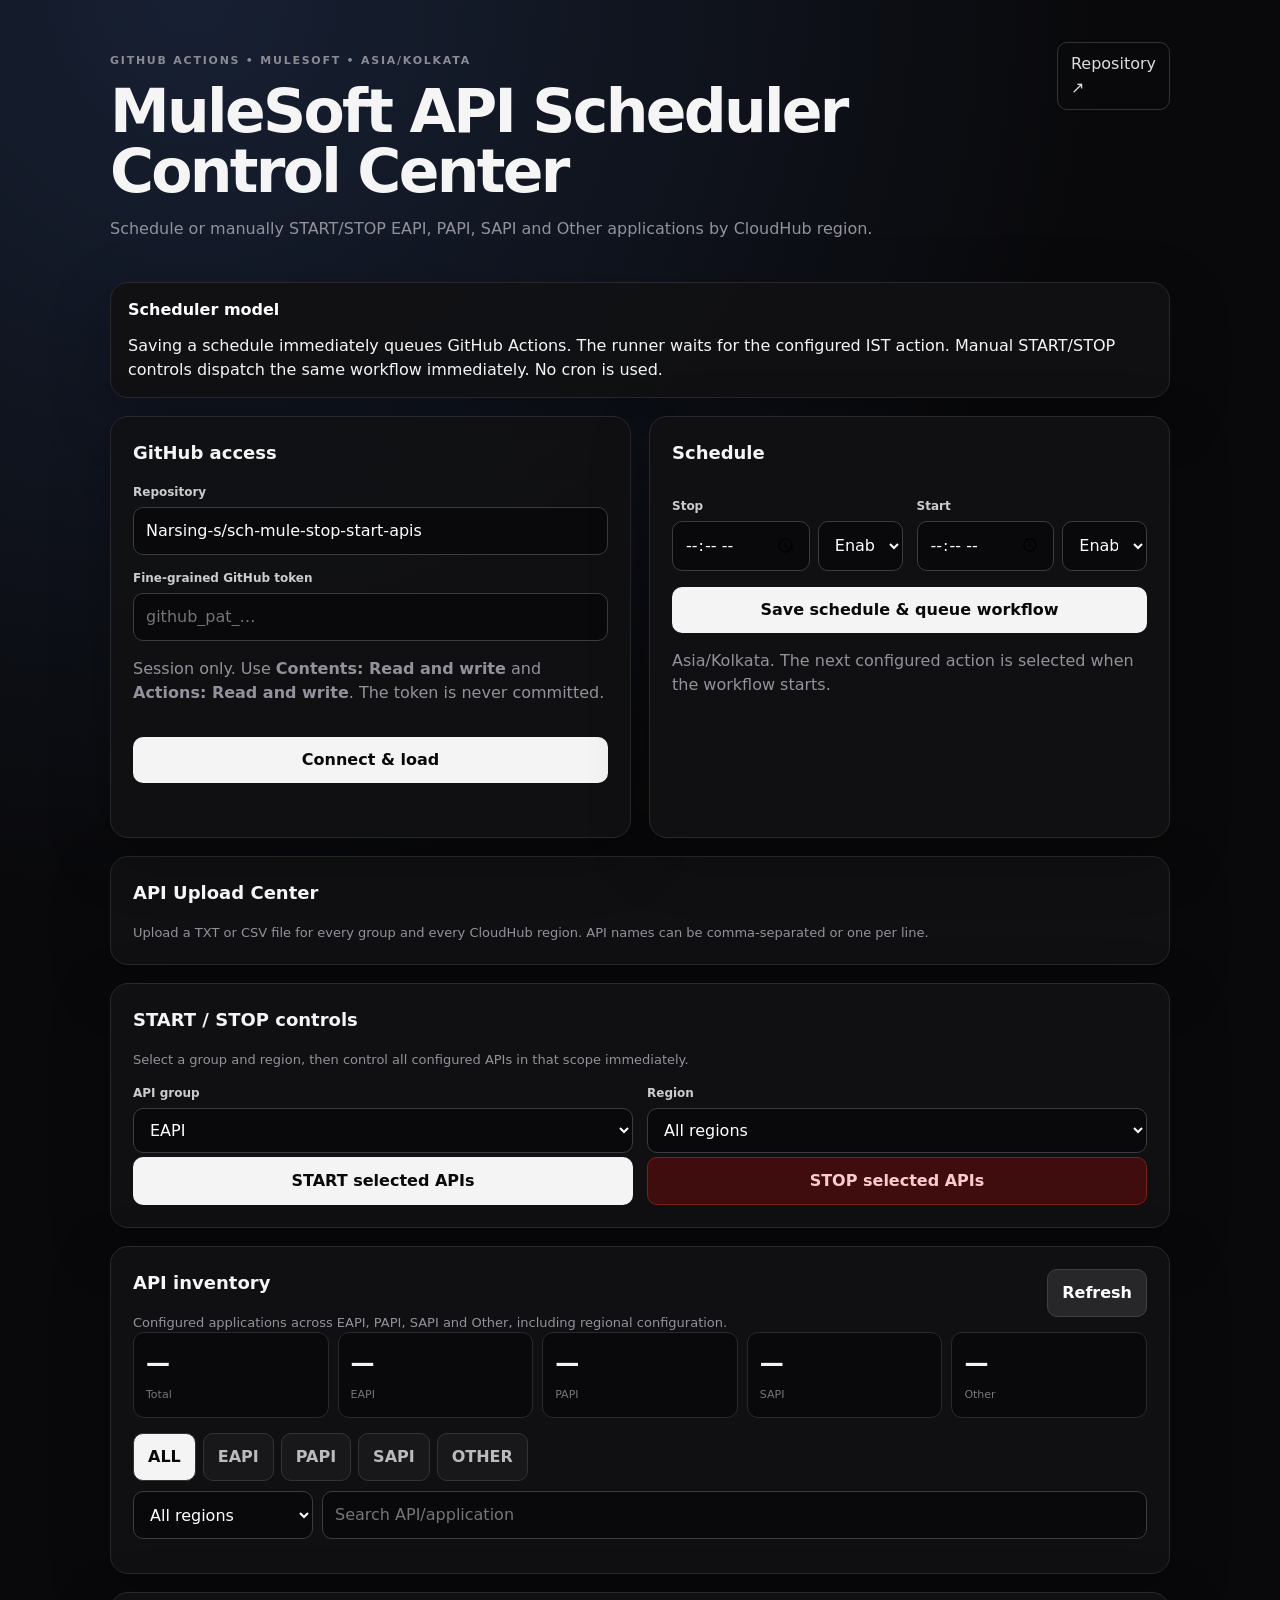
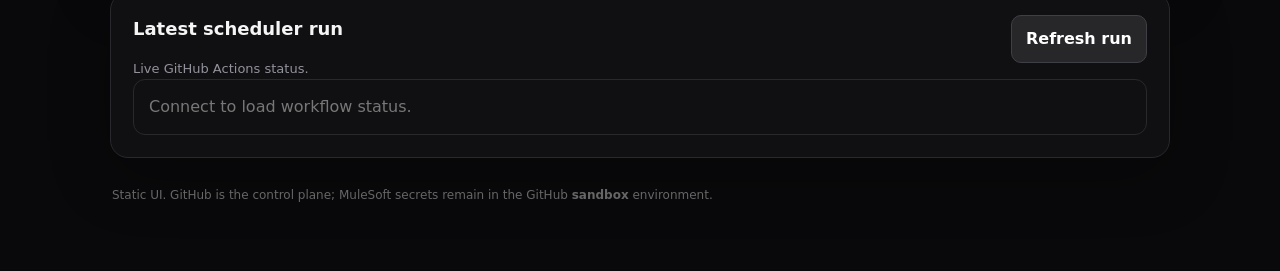
==== index.html @ 6669b3d2 "ui: replace API writing pad with upload center" ====
<!doctype html>
<html lang="en">
<head>
<meta charset="utf-8"><meta name="viewport" content="width=device-width,initial-scale=1">
<title>MuleSoft API Scheduler Control Center</title>
<meta name="description" content="MuleSoft EAPI PAPI SAPI CloudHub start stop scheduler">
<link rel="stylesheet" href="./styles.css">
</head>
<body>
<main class="shell">
<header>
  <div><p class="eyebrow">GITHUB ACTIONS • MULESOFT • ASIA/KOLKATA</p><h1>MuleSoft API Scheduler Control Center</h1><p class="sub">Schedule or manually START/STOP EAPI, PAPI, SAPI and Other applications by CloudHub region.</p></div>
  <a href="https://github.com/Narsing-s/sch-mule-stop-start-apis" target="_blank" rel="noreferrer">Repository ↗</a>
</header>

<section class="notice"><b>Scheduler model</b><span>Saving a schedule immediately queues GitHub Actions. The runner waits for the configured IST action. Manual START/STOP controls dispatch the same workflow immediately. No cron is used.</span></section>

<section class="grid">
<article class="card">
<h2>GitHub access</h2>
<label>Repository</label><input id="repo" value="Narsing-s/sch-mule-stop-start-apis">
<label>Fine-grained GitHub token</label><input id="token" type="password" placeholder="github_pat_…">
<p class="hint">Session only. Use <b>Contents: Read and write</b> and <b>Actions: Read and write</b>. The token is never committed.</p>
<button id="connect">Connect & load</button><div id="msg" class="status"></div>
</article>

<article class="card">
<h2>Schedule</h2>
<div class="two">
<div><label>Stop</label><div class="inline"><input id="stopTime" type="time"><select id="stopEnabled"><option value="true">Enabled</option><option value="false">Disabled</option></select></div></div>
<div><label>Start</label><div class="inline"><input id="startTime" type="time"><select id="startEnabled"><option value="true">Enabled</option><option value="false">Disabled</option></select></div></div>
</div>
<button id="save">Save schedule & queue workflow</button>
<p class="hint">Asia/Kolkata. The next configured action is selected when the workflow starts.</p>
</article>
</section>

<section class="card"><div class="sectionHead"><div><h2>API Upload Center</h2><p class="muted">Upload a TXT or CSV file for every group and every CloudHub region. API names can be comma-separated or one per line.</p></div></div><div class="uploadMatrix" id="uploadMatrix"></div></section><section class="card"><div class="sectionHead"><div><h2>START / STOP controls</h2><p class="muted">Select a group and region, then control all configured APIs in that scope immediately.</p></div></div><div class="two"><div><label>API group</label><select id="controlGroup"><option value="eapi">EAPI</option><option value="papi">PAPI</option><option value="sapi">SAPI</option><option value="other">Other</option><option value="all">All groups</option></select></div><div><label>Region</label><select id="controlRegion"><option value="all">All regions</option><option value="west">West</option><option value="westb">WestB</option><option value="east">East</option></select></div></div><div class="two actionPair"><button data-action="start" id="startScope" data-group="eapi" data-region="all">START selected APIs</button><button class="danger" data-action="stop" id="stopScope" data-group="eapi" data-region="all">STOP selected APIs</button></div></section>

<section class="card">
<div class="sectionHead"><div><h2>API inventory</h2><p class="muted">Configured applications across EAPI, PAPI, SAPI and Other, including regional configuration.</p></div><button id="refresh" class="secondary">Refresh</button></div>
<div class="stats"><div><b id="total">—</b><span>Total</span></div><div><b id="eapiN">—</b><span>EAPI</span></div><div><b id="papiN">—</b><span>PAPI</span></div><div><b id="sapiN">—</b><span>SAPI</span></div><div><b id="otherN">—</b><span>Other</span></div></div>
<div class="tabs" id="tabs"><button class="active" data-tab="ALL">ALL</button><button data-tab="EAPI">EAPI</button><button data-tab="PAPI">PAPI</button><button data-tab="SAPI">SAPI</button><button data-tab="OTHER">OTHER</button></div>
<div class="inventoryFilters"><select id="inventoryRegion"><option value="all">All regions</option><option value="west">West</option><option value="westb">WestB</option><option value="east">East</option></select><input id="search" placeholder="Search API/application"></div>
<div id="inventory" class="inventory"></div>
</section>

<section class="card">
<div class="sectionHead"><div><h2>Latest scheduler run</h2><p class="muted">Live GitHub Actions status.</p></div><button id="refreshRun" class="secondary">Refresh run</button></div>
<div id="run" class="run empty">Connect to load workflow status.</div>
</section>
<footer>Static UI. GitHub is the control plane; MuleSoft secrets remain in the GitHub <b>sandbox</b> environment.</footer>
</main>
<script src="./app.js"></script>
</body></html>
---- styles.css ----
:root{font-family:Inter,system-ui,-apple-system,Segoe UI,sans-serif;color:#f5f5f5;background:#09090b;line-height:1.5}*{box-sizing:border-box}body{margin:0;background:radial-gradient(circle at 15% 0,#172033 0,#09090b 42%)}.shell{max-width:1100px;margin:auto;padding:42px 20px}header{display:flex;justify-content:space-between;gap:20px;align-items:flex-start}header a{color:#ddd;text-decoration:none;border:1px solid #333;border-radius:10px;padding:9px 13px}.eyebrow{font-size:11px;letter-spacing:.16em;color:#8b8b94;font-weight:800}h1{font-size:clamp(36px,6vw,60px);line-height:1;margin:8px 0 14px;letter-spacing:-.045em}.sub,.muted,.hint{color:#92929c}.notice,.card{background:#111113e8;border:1px solid #29292d;border-radius:18px;box-shadow:0 18px 60px #0004}.notice{margin:25px 0 18px;padding:15px 17px;display:flex;gap:12px;flex-wrap:wrap}.notice b{color:#fff}.grid{display:grid;grid-template-columns:1fr 1fr;gap:18px}.card{padding:22px;margin-bottom:18px}h2{font-size:18px;margin:0 0 17px}label{display:block;font-size:12px;color:#ccc;font-weight:700;margin:14px 0 6px}input,select{width:100%;padding:11px 12px;background:#09090b;color:#fff;border:1px solid #3b3b42;border-radius:10px;font:inherit}button{width:100%;padding:11px 14px;margin-top:16px;border:0;border-radius:10px;background:#f4f4f5;color:#09090b;font:inherit;font-weight:800;cursor:pointer}.secondary{width:auto;margin:0;background:#27272a;color:#fff;border:1px solid #3f3f46}.two{display:grid;grid-template-columns:1fr 1fr;gap:14px}.inline{display:grid;grid-template-columns:1fr 1fr;gap:8px}.status{margin-top:12px;padding:10px;border-radius:9px;min-height:18px;font-size:13px}.ok{background:#052e1a;color:#bbf7d0}.err{background:#3f0d0d;color:#fecaca}.info{background:#172033;color:#dbeafe}.stats{display:grid;grid-template-columns:repeat(5,1fr);gap:9px;margin-bottom:15px}.stats div{background:#09090b;border:1px solid #29292d;border-radius:11px;padding:12px}.stats b{display:block;font-size:24px}.stats span{font-size:11px;color:#777}.inventory{margin-top:12px;display:grid;grid-template-columns:repeat(3,1fr);gap:8px}.api{padding:10px 12px;border:1px solid #29292d;border-radius:10px;background:#0d0d0f}.api small{display:block;color:#777}.run{border:1px solid #29292d;border-radius:12px;padding:15px}.run strong{font-size:16px}.empty{color:#777}.sectionHead{display:flex;justify-content:space-between;gap:15px;align-items:flex-start}.sectionHead p{margin:3px 0 0;font-size:13px}footer{color:#666;font-size:12px;padding:10px 2px 25px}code{color:#ddd}@media(max-width:760px){header,.sectionHead{display:block}header a{display:inline-block;margin-top:15px}.grid{grid-template-columns:1fr}.two,.stats{grid-template-columns:1fr 1fr}.inventory{grid-template-columns:1fr}.secondary{margin-top:12px}}.controlGrid{display:grid;grid-template-columns:repeat(4,1fr);gap:12px}.controlGroup{border:1px solid #29292d;border-radius:12px;padding:13px;background:#0d0d0f}.controlGroup h3{margin:0;font-size:14px}.controlGroup button{margin-top:10px}.danger{background:#3f0d0d!important;color:#fecaca!important;border:1px solid #7f1d1d!important}.regionControls{display:flex;align-items:center;gap:12px;margin-top:16px}.regionControls select{max-width:180px}.tabs{display:flex;gap:7px;margin:14px 0 10px;overflow:auto}.tabs button{width:auto;margin:0;background:#18181b;color:#bbb;border:1px solid #333}.tabs button.active{background:#f4f4f5;color:#09090b}.inventoryFilters{display:grid;grid-template-columns:180px 1fr;gap:9px}.api{display:flex;justify-content:space-between;align-items:center;gap:10px}.apiActions{display:flex;gap:6px}.apiActions button{width:auto;margin:0;padding:7px 9px;font-size:11px}.apiActions .danger{background:#3f0d0d!important}@media(max-width:760px){.controlGrid{grid-template-columns:1fr 1fr}.regionControls,.inventoryFilters{display:block}.regionControls select,.inventoryFilters>*{max-width:none;margin-bottom:8px}}
.apiEditor{display:grid;grid-template-columns:1fr 1fr;gap:0 14px}.apiEditor>label,.apiEditor>textarea,.apiEditor>.hint,.apiEditor>#saveApis,.apiEditor>#apiMsg{grid-column:1/-1}.apiEditor textarea{resize:vertical;min-height:130px}.editorRow label{margin-top:0}.actionPair{margin-top:4px}.actionPair button{margin-top:0}@media(max-width:760px){.apiEditor{display:block}.apiEditor>*{margin-bottom:9px}.actionPair{display:grid;grid-template-columns:1fr 1fr}}
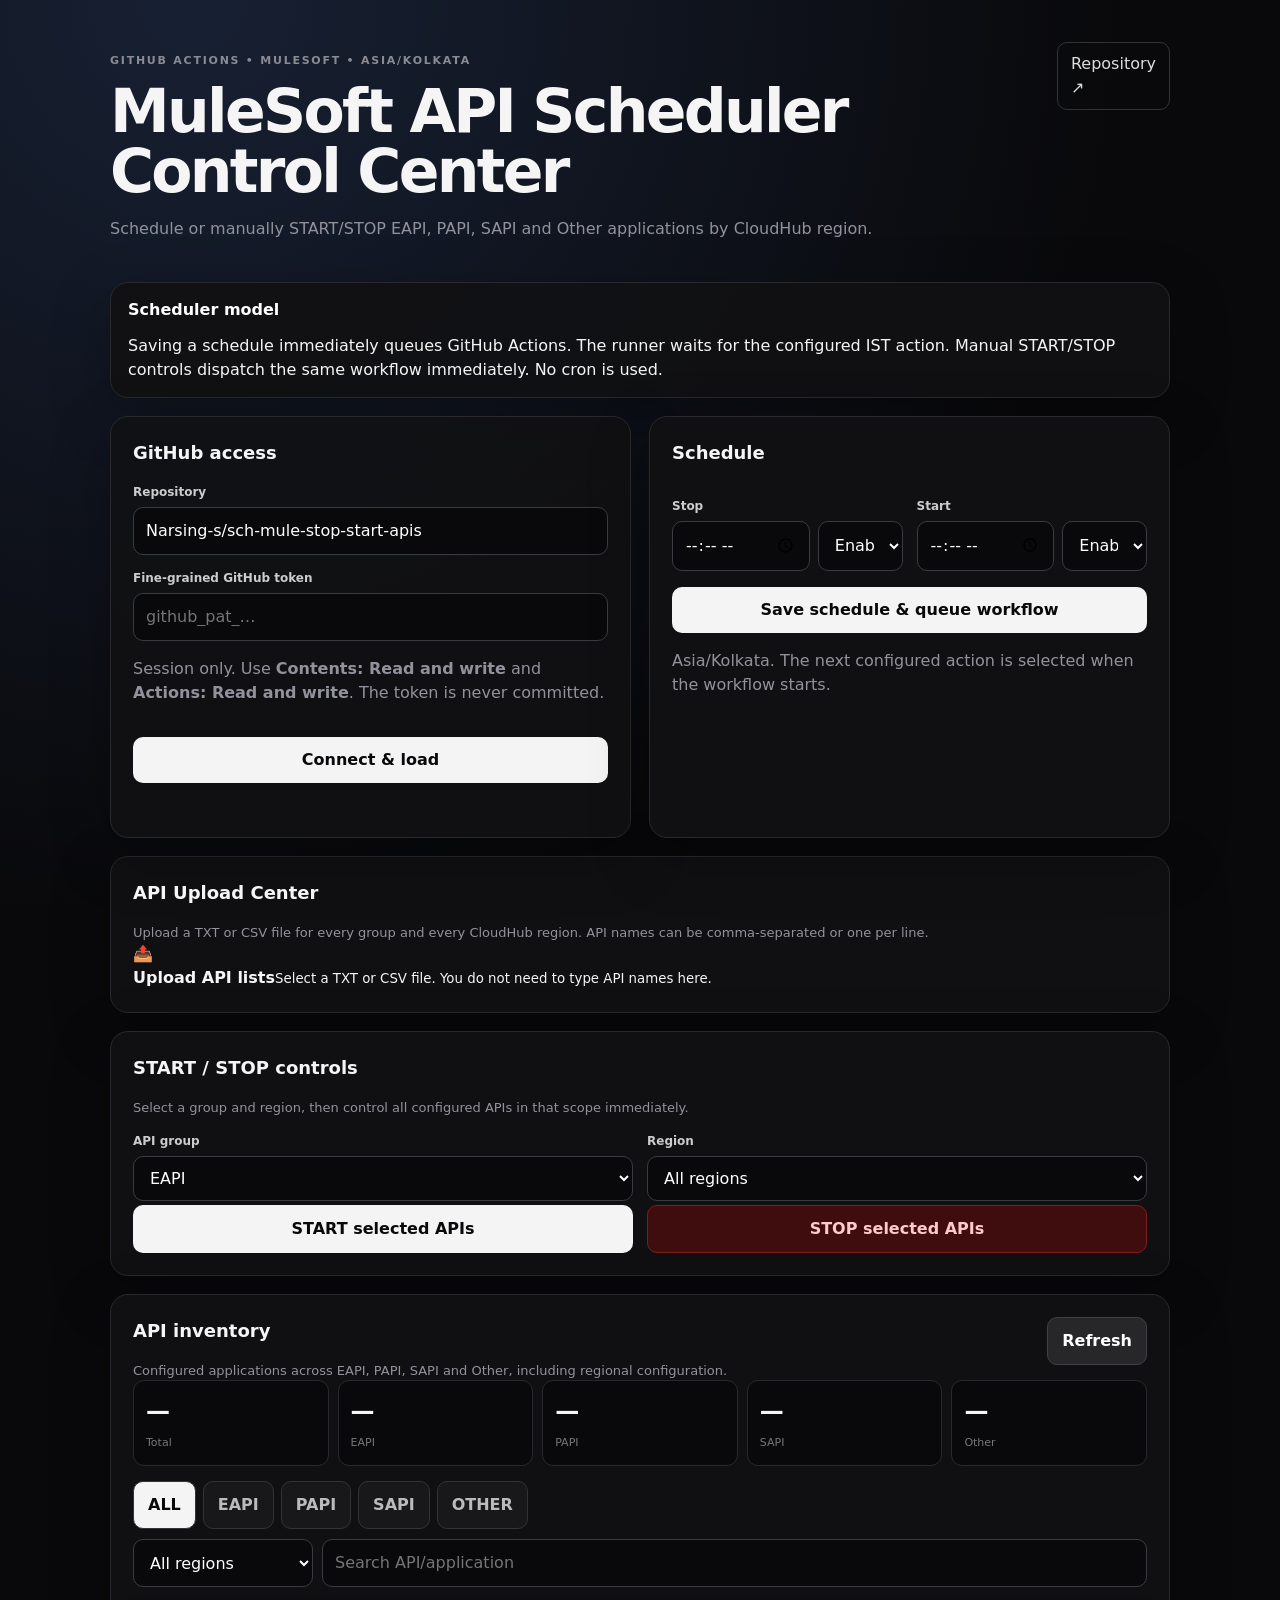
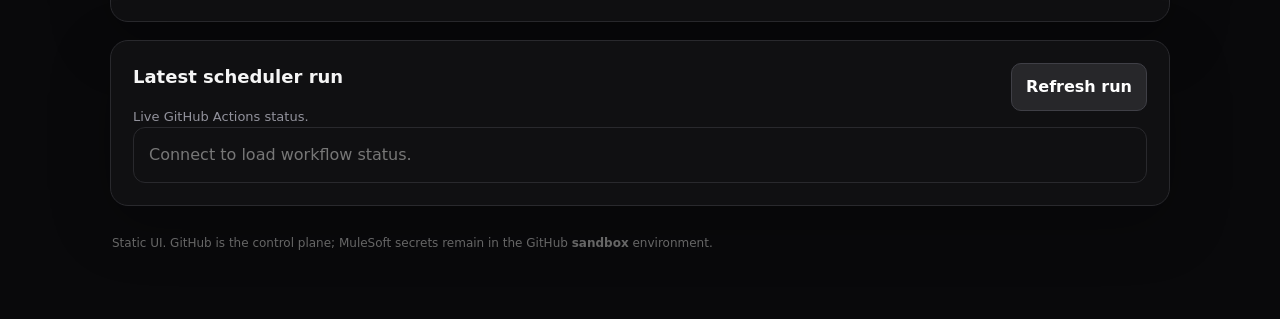
==== commit f2ccf0be: "ui: make API upload controls explicit" ====
--- a/index.html
+++ b/index.html
@@ -35,7 +35,7 @@
 </article>
 </section>
 
-<section class="card"><div class="sectionHead"><div><h2>API Upload Center</h2><p class="muted">Upload a TXT or CSV file for every group and every CloudHub region. API names can be comma-separated or one per line.</p></div></div><div class="uploadMatrix" id="uploadMatrix"></div></section><section class="card"><div class="sectionHead"><div><h2>START / STOP controls</h2><p class="muted">Select a group and region, then control all configured APIs in that scope immediately.</p></div></div><div class="two"><div><label>API group</label><select id="controlGroup"><option value="eapi">EAPI</option><option value="papi">PAPI</option><option value="sapi">SAPI</option><option value="other">Other</option><option value="all">All groups</option></select></div><div><label>Region</label><select id="controlRegion"><option value="all">All regions</option><option value="west">West</option><option value="westb">WestB</option><option value="east">East</option></select></div></div><div class="two actionPair"><button data-action="start" id="startScope" data-group="eapi" data-region="all">START selected APIs</button><button class="danger" data-action="stop" id="stopScope" data-group="eapi" data-region="all">STOP selected APIs</button></div></section>
+<section class="card"><div class="sectionHead"><div><h2>API Upload Center</h2><p class="muted">Upload a TXT or CSV file for every group and every CloudHub region. API names can be comma-separated or one per line.</p></div></div><div class="uploadBanner"><span>📤</span><div><b>Upload API lists</b><small>Select a TXT or CSV file. You do not need to type API names here.</small></div></div><div class="uploadMatrix" id="uploadMatrix"></div></section><section class="card"><div class="sectionHead"><div><h2>START / STOP controls</h2><p class="muted">Select a group and region, then control all configured APIs in that scope immediately.</p></div></div><div class="two"><div><label>API group</label><select id="controlGroup"><option value="eapi">EAPI</option><option value="papi">PAPI</option><option value="sapi">SAPI</option><option value="other">Other</option><option value="all">All groups</option></select></div><div><label>Region</label><select id="controlRegion"><option value="all">All regions</option><option value="west">West</option><option value="westb">WestB</option><option value="east">East</option></select></div></div><div class="two actionPair"><button data-action="start" id="startScope" data-group="eapi" data-region="all">START selected APIs</button><button class="danger" data-action="stop" id="stopScope" data-group="eapi" data-region="all">STOP selected APIs</button></div></section>
 
 <section class="card">
 <div class="sectionHead"><div><h2>API inventory</h2><p class="muted">Configured applications across EAPI, PAPI, SAPI and Other, including regional configuration.</p></div><button id="refresh" class="secondary">Refresh</button></div>
--- a/styles.css
+++ b/styles.css
@@ -1,2 +1,3 @@
 :root{font-family:Inter,system-ui,-apple-system,Segoe UI,sans-serif;color:#f5f5f5;background:#09090b;line-height:1.5}*{box-sizing:border-box}body{margin:0;background:radial-gradient(circle at 15% 0,#172033 0,#09090b 42%)}.shell{max-width:1100px;margin:auto;padding:42px 20px}header{display:flex;justify-content:space-between;gap:20px;align-items:flex-start}header a{color:#ddd;text-decoration:none;border:1px solid #333;border-radius:10px;padding:9px 13px}.eyebrow{font-size:11px;letter-spacing:.16em;color:#8b8b94;font-weight:800}h1{font-size:clamp(36px,6vw,60px);line-height:1;margin:8px 0 14px;letter-spacing:-.045em}.sub,.muted,.hint{color:#92929c}.notice,.card{background:#111113e8;border:1px solid #29292d;border-radius:18px;box-shadow:0 18px 60px #0004}.notice{margin:25px 0 18px;padding:15px 17px;display:flex;gap:12px;flex-wrap:wrap}.notice b{color:#fff}.grid{display:grid;grid-template-columns:1fr 1fr;gap:18px}.card{padding:22px;margin-bottom:18px}h2{font-size:18px;margin:0 0 17px}label{display:block;font-size:12px;color:#ccc;font-weight:700;margin:14px 0 6px}input,select{width:100%;padding:11px 12px;background:#09090b;color:#fff;border:1px solid #3b3b42;border-radius:10px;font:inherit}button{width:100%;padding:11px 14px;margin-top:16px;border:0;border-radius:10px;background:#f4f4f5;color:#09090b;font:inherit;font-weight:800;cursor:pointer}.secondary{width:auto;margin:0;background:#27272a;color:#fff;border:1px solid #3f3f46}.two{display:grid;grid-template-columns:1fr 1fr;gap:14px}.inline{display:grid;grid-template-columns:1fr 1fr;gap:8px}.status{margin-top:12px;padding:10px;border-radius:9px;min-height:18px;font-size:13px}.ok{background:#052e1a;color:#bbf7d0}.err{background:#3f0d0d;color:#fecaca}.info{background:#172033;color:#dbeafe}.stats{display:grid;grid-template-columns:repeat(5,1fr);gap:9px;margin-bottom:15px}.stats div{background:#09090b;border:1px solid #29292d;border-radius:11px;padding:12px}.stats b{display:block;font-size:24px}.stats span{font-size:11px;color:#777}.inventory{margin-top:12px;display:grid;grid-template-columns:repeat(3,1fr);gap:8px}.api{padding:10px 12px;border:1px solid #29292d;border-radius:10px;background:#0d0d0f}.api small{display:block;color:#777}.run{border:1px solid #29292d;border-radius:12px;padding:15px}.run strong{font-size:16px}.empty{color:#777}.sectionHead{display:flex;justify-content:space-between;gap:15px;align-items:flex-start}.sectionHead p{margin:3px 0 0;font-size:13px}footer{color:#666;font-size:12px;padding:10px 2px 25px}code{color:#ddd}@media(max-width:760px){header,.sectionHead{display:block}header a{display:inline-block;margin-top:15px}.grid{grid-template-columns:1fr}.two,.stats{grid-template-columns:1fr 1fr}.inventory{grid-template-columns:1fr}.secondary{margin-top:12px}}.controlGrid{display:grid;grid-template-columns:repeat(4,1fr);gap:12px}.controlGroup{border:1px solid #29292d;border-radius:12px;padding:13px;background:#0d0d0f}.controlGroup h3{margin:0;font-size:14px}.controlGroup button{margin-top:10px}.danger{background:#3f0d0d!important;color:#fecaca!important;border:1px solid #7f1d1d!important}.regionControls{display:flex;align-items:center;gap:12px;margin-top:16px}.regionControls select{max-width:180px}.tabs{display:flex;gap:7px;margin:14px 0 10px;overflow:auto}.tabs button{width:auto;margin:0;background:#18181b;color:#bbb;border:1px solid #333}.tabs button.active{background:#f4f4f5;color:#09090b}.inventoryFilters{display:grid;grid-template-columns:180px 1fr;gap:9px}.api{display:flex;justify-content:space-between;align-items:center;gap:10px}.apiActions{display:flex;gap:6px}.apiActions button{width:auto;margin:0;padding:7px 9px;font-size:11px}.apiActions .danger{background:#3f0d0d!important}@media(max-width:760px){.controlGrid{grid-template-columns:1fr 1fr}.regionControls,.inventoryFilters{display:block}.regionControls select,.inventoryFilters>*{max-width:none;margin-bottom:8px}}
-.apiEditor{display:grid;grid-template-columns:1fr 1fr;gap:0 14px}.apiEditor>label,.apiEditor>textarea,.apiEditor>.hint,.apiEditor>#saveApis,.apiEditor>#apiMsg{grid-column:1/-1}.apiEditor textarea{resize:vertical;min-height:130px}.editorRow label{margin-top:0}.actionPair{margin-top:4px}.actionPair button{margin-top:0}@media(max-width:760px){.apiEditor{display:block}.apiEditor>*{margin-bottom:9px}.actionPair{display:grid;grid-template-columns:1fr 1fr}}+.apiEditor{display:grid;grid-template-columns:1fr 1fr;gap:0 14px}.apiEditor>label,.apiEditor>textarea,.apiEditor>.hint,.apiEditor>#saveApis,.apiEditor>#apiMsg{grid-column:1/-1}.apiEditor textarea{resize:vertical;min-height:130px}.editorRow label{margin-top:0}.actionPair{margin-top:4px}.actionPair button{margin-top:0}@media(max-width:760px){.apiEditor{display:block}.apiEditor>*{margin-bottom:9px}.actionPair{display:grid;grid-template-columns:1fr 1fr}}
+.uploadMatrix{display:grid;gap:18px}.uploadGroup{border:1px solid #29292d;border-radius:15px;background:#0d0d0f;padding:15px}.uploadGroupTitle{display:flex;justify-content:space-between;align-items:center;margin-bottom:12px;font-weight:900}.uploadGroupTitle small{color:#777;font-weight:500}.regionGrid{display:grid;grid-template-columns:repeat(4,1fr);gap:10px}.uploadCell{border:1px solid #29292d;border-radius:12px;padding:12px;background:#09090b}.cellHead{display:flex;justify-content:space-between;gap:8px;align-items:center;margin-bottom:10px}.cellHead span{font-size:11px;color:#777}.uploadCell input[type=file]{font-size:12px;padding:8px}.uploadHint{font-size:11px;color:#777;margin:7px 0}.saveUpload{font-size:12px;padding:9px;margin-top:5px}.uploadStatus{font-size:11px;min-height:18px;margin-top:8px}.uploadStatus.ok{color:#bbf7d0}.uploadStatus.err{color:#fecaca}.uploadStatus.info{color:#dbeafe}@media(max-width:900px){.regionGrid{grid-template-columns:1fr 1fr}}@media(max-width:600px){.regionGrid{grid-template-columns:1fr}}
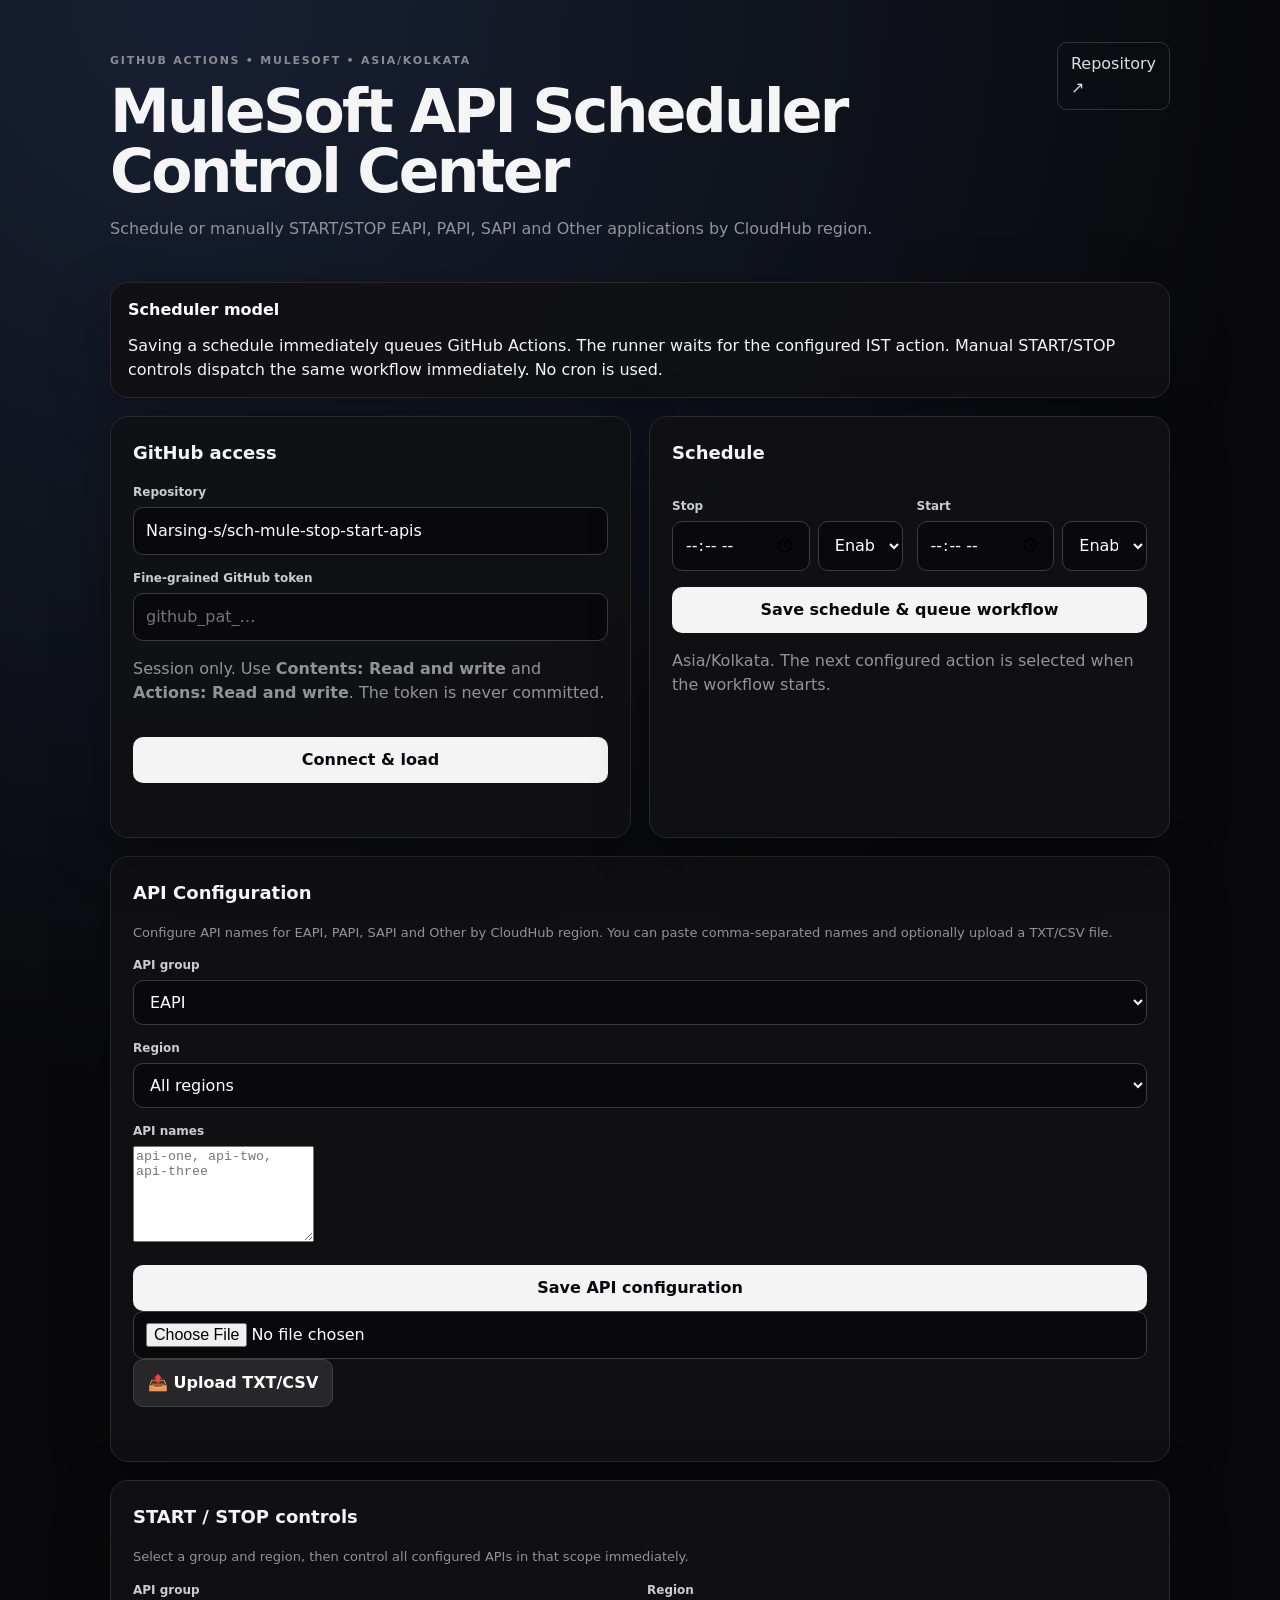
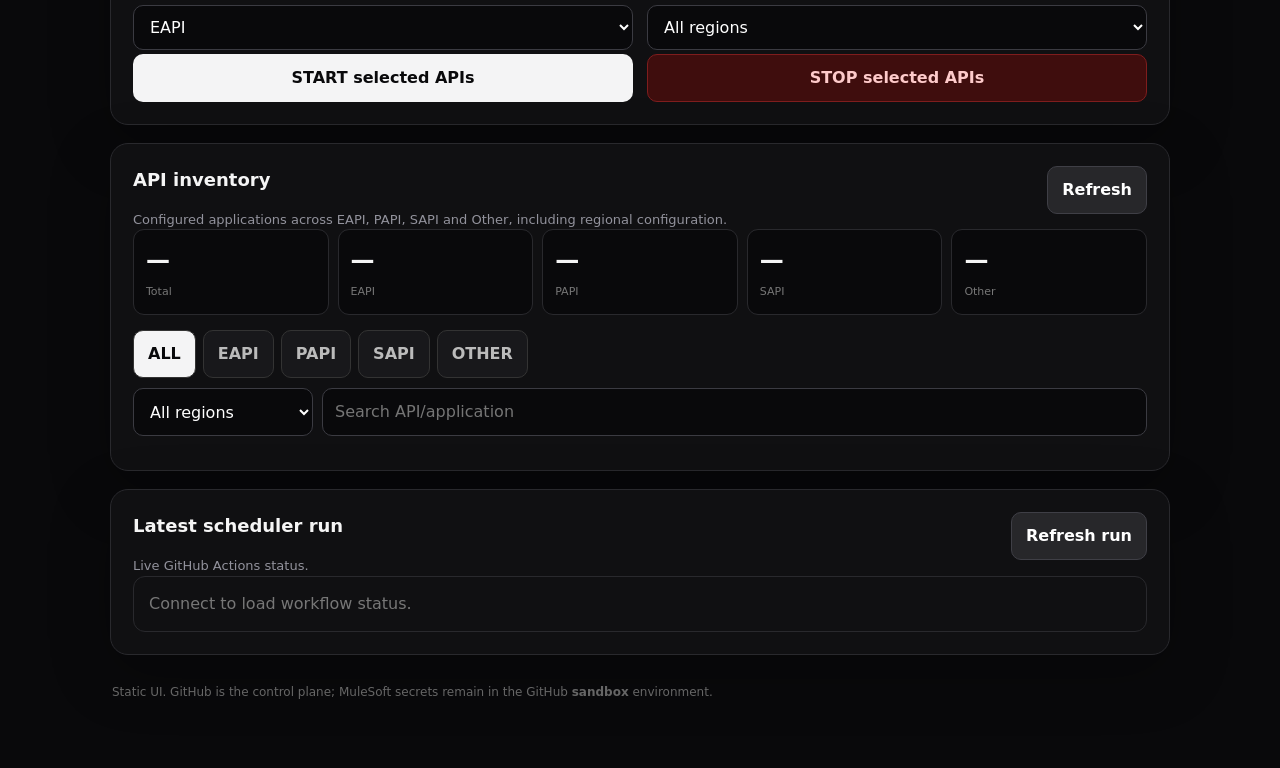
==== commit ab4f15db: "ui: restore API configuration with upload option" ====
--- a/index.html
+++ b/index.html
@@ -35,7 +35,21 @@
 </article>
 </section>
 
-<section class="card"><div class="sectionHead"><div><h2>API Upload Center</h2><p class="muted">Upload a TXT or CSV file for every group and every CloudHub region. API names can be comma-separated or one per line.</p></div></div><div class="uploadBanner"><span>📤</span><div><b>Upload API lists</b><small>Select a TXT or CSV file. You do not need to type API names here.</small></div></div><div class="uploadMatrix" id="uploadMatrix"></div></section><section class="card"><div class="sectionHead"><div><h2>START / STOP controls</h2><p class="muted">Select a group and region, then control all configured APIs in that scope immediately.</p></div></div><div class="two"><div><label>API group</label><select id="controlGroup"><option value="eapi">EAPI</option><option value="papi">PAPI</option><option value="sapi">SAPI</option><option value="other">Other</option><option value="all">All groups</option></select></div><div><label>Region</label><select id="controlRegion"><option value="all">All regions</option><option value="west">West</option><option value="westb">WestB</option><option value="east">East</option></select></div></div><div class="two actionPair"><button data-action="start" id="startScope" data-group="eapi" data-region="all">START selected APIs</button><button class="danger" data-action="stop" id="stopScope" data-group="eapi" data-region="all">STOP selected APIs</button></div></section>
+<section class="card">
+<div class="sectionHead"><div><h2>API Configuration</h2><p class="muted">Configure API names for EAPI, PAPI, SAPI and Other by CloudHub region. You can paste comma-separated names and optionally upload a TXT/CSV file.</p></div></div>
+<div class="apiConfigGrid">
+  <div><label>API group</label><select id="apiConfigGroup"><option value="eapi">EAPI</option><option value="papi">PAPI</option><option value="sapi">SAPI</option><option value="other">Other</option></select></div>
+  <div><label>Region</label><select id="apiConfigRegion"><option value="all">All regions</option><option value="west">West</option><option value="westb">WestB</option><option value="east">East</option></select></div>
+</div>
+<label>API names</label><textarea id="apiNames" rows="6" placeholder="api-one, api-two, api-three"></textarea>
+<div class="configActions">
+  <button type="button" id="saveApis">Save API configuration</button>
+  <input id="apiFile" type="file" accept=".txt,.csv,text/plain,text/csv">
+  <button type="button" id="uploadApis" class="secondary">📤 Upload TXT/CSV</button>
+</div>
+<div id="apiConfigMsg" class="status"></div>
+<div class="uploadMatrix" id="uploadMatrix"></div>
+</section><section class="card"><div class="sectionHead"><div><h2>START / STOP controls</h2><p class="muted">Select a group and region, then control all configured APIs in that scope immediately.</p></div></div><div class="two"><div><label>API group</label><select id="controlGroup"><option value="eapi">EAPI</option><option value="papi">PAPI</option><option value="sapi">SAPI</option><option value="other">Other</option><option value="all">All groups</option></select></div><div><label>Region</label><select id="controlRegion"><option value="all">All regions</option><option value="west">West</option><option value="westb">WestB</option><option value="east">East</option></select></div></div><div class="two actionPair"><button data-action="start" id="startScope" data-group="eapi" data-region="all">START selected APIs</button><button class="danger" data-action="stop" id="stopScope" data-group="eapi" data-region="all">STOP selected APIs</button></div></section>
 
 <section class="card">
 <div class="sectionHead"><div><h2>API inventory</h2><p class="muted">Configured applications across EAPI, PAPI, SAPI and Other, including regional configuration.</p></div><button id="refresh" class="secondary">Refresh</button></div>
--- a/styles.css
+++ b/styles.css
@@ -1,3 +1,3 @@
 :root{font-family:Inter,system-ui,-apple-system,Segoe UI,sans-serif;color:#f5f5f5;background:#09090b;line-height:1.5}*{box-sizing:border-box}body{margin:0;background:radial-gradient(circle at 15% 0,#172033 0,#09090b 42%)}.shell{max-width:1100px;margin:auto;padding:42px 20px}header{display:flex;justify-content:space-between;gap:20px;align-items:flex-start}header a{color:#ddd;text-decoration:none;border:1px solid #333;border-radius:10px;padding:9px 13px}.eyebrow{font-size:11px;letter-spacing:.16em;color:#8b8b94;font-weight:800}h1{font-size:clamp(36px,6vw,60px);line-height:1;margin:8px 0 14px;letter-spacing:-.045em}.sub,.muted,.hint{color:#92929c}.notice,.card{background:#111113e8;border:1px solid #29292d;border-radius:18px;box-shadow:0 18px 60px #0004}.notice{margin:25px 0 18px;padding:15px 17px;display:flex;gap:12px;flex-wrap:wrap}.notice b{color:#fff}.grid{display:grid;grid-template-columns:1fr 1fr;gap:18px}.card{padding:22px;margin-bottom:18px}h2{font-size:18px;margin:0 0 17px}label{display:block;font-size:12px;color:#ccc;font-weight:700;margin:14px 0 6px}input,select{width:100%;padding:11px 12px;background:#09090b;color:#fff;border:1px solid #3b3b42;border-radius:10px;font:inherit}button{width:100%;padding:11px 14px;margin-top:16px;border:0;border-radius:10px;background:#f4f4f5;color:#09090b;font:inherit;font-weight:800;cursor:pointer}.secondary{width:auto;margin:0;background:#27272a;color:#fff;border:1px solid #3f3f46}.two{display:grid;grid-template-columns:1fr 1fr;gap:14px}.inline{display:grid;grid-template-columns:1fr 1fr;gap:8px}.status{margin-top:12px;padding:10px;border-radius:9px;min-height:18px;font-size:13px}.ok{background:#052e1a;color:#bbf7d0}.err{background:#3f0d0d;color:#fecaca}.info{background:#172033;color:#dbeafe}.stats{display:grid;grid-template-columns:repeat(5,1fr);gap:9px;margin-bottom:15px}.stats div{background:#09090b;border:1px solid #29292d;border-radius:11px;padding:12px}.stats b{display:block;font-size:24px}.stats span{font-size:11px;color:#777}.inventory{margin-top:12px;display:grid;grid-template-columns:repeat(3,1fr);gap:8px}.api{padding:10px 12px;border:1px solid #29292d;border-radius:10px;background:#0d0d0f}.api small{display:block;color:#777}.run{border:1px solid #29292d;border-radius:12px;padding:15px}.run strong{font-size:16px}.empty{color:#777}.sectionHead{display:flex;justify-content:space-between;gap:15px;align-items:flex-start}.sectionHead p{margin:3px 0 0;font-size:13px}footer{color:#666;font-size:12px;padding:10px 2px 25px}code{color:#ddd}@media(max-width:760px){header,.sectionHead{display:block}header a{display:inline-block;margin-top:15px}.grid{grid-template-columns:1fr}.two,.stats{grid-template-columns:1fr 1fr}.inventory{grid-template-columns:1fr}.secondary{margin-top:12px}}.controlGrid{display:grid;grid-template-columns:repeat(4,1fr);gap:12px}.controlGroup{border:1px solid #29292d;border-radius:12px;padding:13px;background:#0d0d0f}.controlGroup h3{margin:0;font-size:14px}.controlGroup button{margin-top:10px}.danger{background:#3f0d0d!important;color:#fecaca!important;border:1px solid #7f1d1d!important}.regionControls{display:flex;align-items:center;gap:12px;margin-top:16px}.regionControls select{max-width:180px}.tabs{display:flex;gap:7px;margin:14px 0 10px;overflow:auto}.tabs button{width:auto;margin:0;background:#18181b;color:#bbb;border:1px solid #333}.tabs button.active{background:#f4f4f5;color:#09090b}.inventoryFilters{display:grid;grid-template-columns:180px 1fr;gap:9px}.api{display:flex;justify-content:space-between;align-items:center;gap:10px}.apiActions{display:flex;gap:6px}.apiActions button{width:auto;margin:0;padding:7px 9px;font-size:11px}.apiActions .danger{background:#3f0d0d!important}@media(max-width:760px){.controlGrid{grid-template-columns:1fr 1fr}.regionControls,.inventoryFilters{display:block}.regionControls select,.inventoryFilters>*{max-width:none;margin-bottom:8px}}
 .apiEditor{display:grid;grid-template-columns:1fr 1fr;gap:0 14px}.apiEditor>label,.apiEditor>textarea,.apiEditor>.hint,.apiEditor>#saveApis,.apiEditor>#apiMsg{grid-column:1/-1}.apiEditor textarea{resize:vertical;min-height:130px}.editorRow label{margin-top:0}.actionPair{margin-top:4px}.actionPair button{margin-top:0}@media(max-width:760px){.apiEditor{display:block}.apiEditor>*{margin-bottom:9px}.actionPair{display:grid;grid-template-columns:1fr 1fr}}
-.uploadMatrix{display:grid;gap:18px}.uploadGroup{border:1px solid #29292d;border-radius:15px;background:#0d0d0f;padding:15px}.uploadGroupTitle{display:flex;justify-content:space-between;align-items:center;margin-bottom:12px;font-weight:900}.uploadGroupTitle small{color:#777;font-weight:500}.regionGrid{display:grid;grid-template-columns:repeat(4,1fr);gap:10px}.uploadCell{border:1px solid #29292d;border-radius:12px;padding:12px;background:#09090b}.cellHead{display:flex;justify-content:space-between;gap:8px;align-items:center;margin-bottom:10px}.cellHead span{font-size:11px;color:#777}.uploadCell input[type=file]{font-size:12px;padding:8px}.uploadHint{font-size:11px;color:#777;margin:7px 0}.saveUpload{font-size:12px;padding:9px;margin-top:5px}.uploadStatus{font-size:11px;min-height:18px;margin-top:8px}.uploadStatus.ok{color:#bbf7d0}.uploadStatus.err{color:#fecaca}.uploadStatus.info{color:#dbeafe}@media(max-width:900px){.regionGrid{grid-template-columns:1fr 1fr}}@media(max-width:600px){.regionGrid{grid-template-columns:1fr}}+.uploadMatrix{display:grid;gap:18px}.uploadGroup{border:1px solid #29292d;border-radius:15px;background:#0d0d0f;padding:15px}.uploadGroupTitle{display:flex;justify-content:space-between;align-items:center;margin-bottom:12px;font-weight:900}.uploadGroupTitle small{color:#777;font-weight:500}.regionGrid{display:grid;grid-template-columns:repeat(4,1fr);gap:10px}.uploadCell{border:1px solid #29292d;border-radius:12px;padding:12px;background:#09090b}.cellHead{display:flex;justify-content:space-between;gap:8px;align-items:center;margin-bottom:10px}.cellHead span{font-size:11px;color:#777}.uploadCell input[type=file]{font-size:12px;padding:8px}.uploadHint{font-size:11px;color:#777;margin:7px 0}.saveUpload{font-size:12px;padding:9px;margin-top:5px}.uploadStatus{font-size:11px;min-height:18px;margin-top:8px}.uploadStatus.ok{color:#bbf7d0}.uploadStatus.err{color:#fecaca}.uploadStatus.info{color:#dbeafe}@media(max-width:900px){.regionGrid{grid-template-columns:1fr 1fr}}@media(max-width:600px){.regionGrid{grid-template-columns:1fr}}.uploadBanner{display:flex;align-items:center;gap:12px;border:1px dashed #52525b;border-radius:12px;padding:13px 15px;margin:0 0 16px;background:#0b0b0d}.uploadBanner span{font-size:22px}.uploadBanner b{display:block;font-size:13px}.uploadBanner small{display:block;color:#777;font-size:11px;margin-top:2px}.uploadButton{margin-top:0;background:#27272a;color:#fff;border:1px solid #52525b;font-size:12px;padding:9px}.apiFileInput{position:absolute;width:1px;height:1px;opacity:0;pointer-events:none}.selectedFile{font-size:11px;color:#a1a1aa;white-space:nowrap;overflow:hidden;text-overflow:ellipsis;margin-top:7px;min-height:16px}
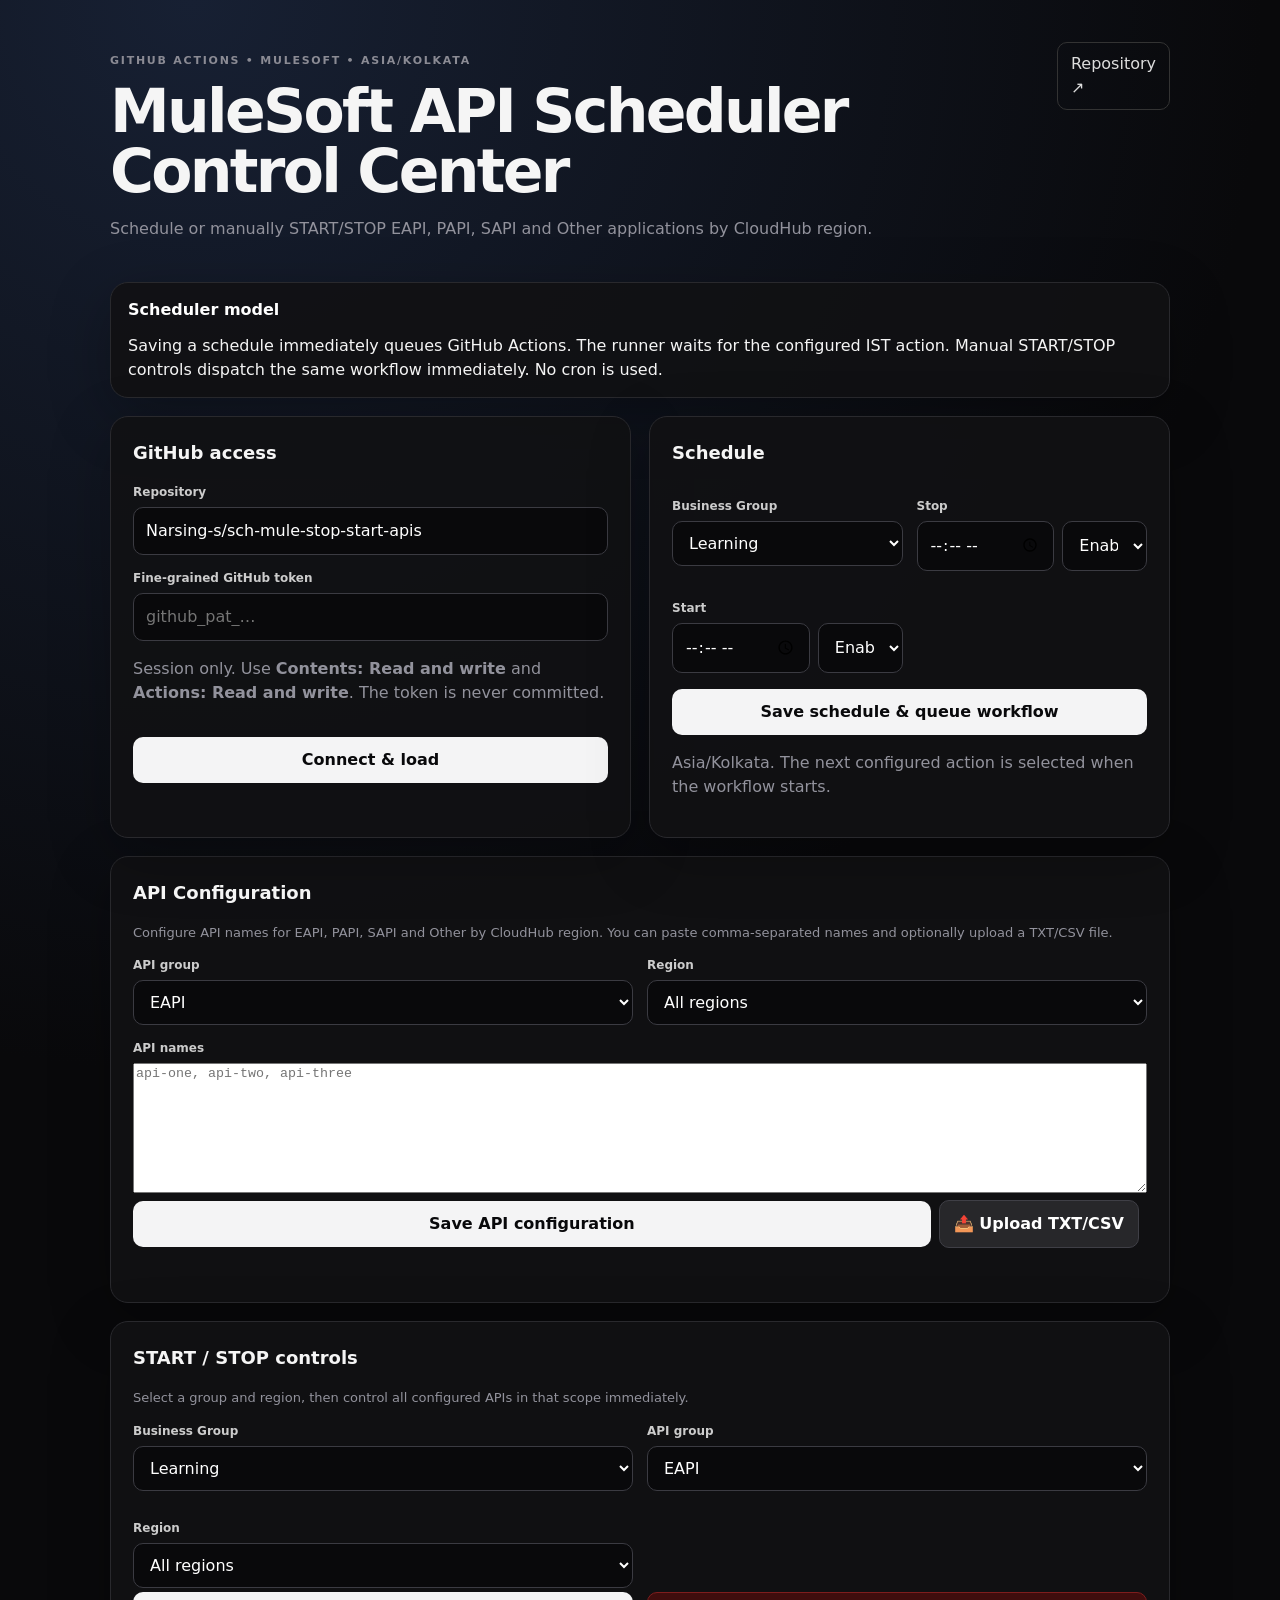
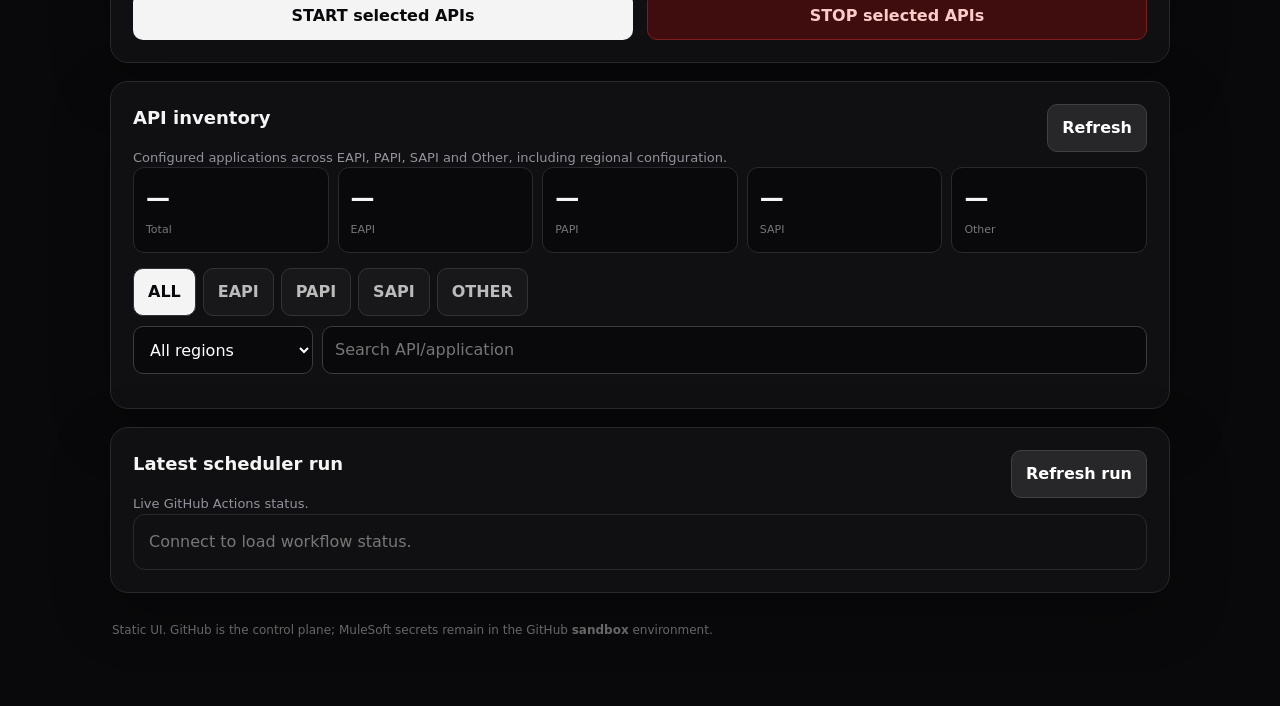
==== commit d54f1b3a: "feat: add Business Group controls to UI" ====
--- a/index.html
+++ b/index.html
@@ -27,6 +27,7 @@
 <article class="card">
 <h2>Schedule</h2>
 <div class="two">
+<div><label>Business Group</label><select id="scheduleBg"><option value="Learning">Learning</option><option value="Pharma">Pharma</option><option value="main">Main / Root</option></select></div>
 <div><label>Stop</label><div class="inline"><input id="stopTime" type="time"><select id="stopEnabled"><option value="true">Enabled</option><option value="false">Disabled</option></select></div></div>
 <div><label>Start</label><div class="inline"><input id="startTime" type="time"><select id="startEnabled"><option value="true">Enabled</option><option value="false">Disabled</option></select></div></div>
 </div>
@@ -49,7 +50,7 @@
 </div>
 <div id="apiConfigMsg" class="status"></div>
 <div class="uploadMatrix" id="uploadMatrix"></div>
-</section><section class="card"><div class="sectionHead"><div><h2>START / STOP controls</h2><p class="muted">Select a group and region, then control all configured APIs in that scope immediately.</p></div></div><div class="two"><div><label>API group</label><select id="controlGroup"><option value="eapi">EAPI</option><option value="papi">PAPI</option><option value="sapi">SAPI</option><option value="other">Other</option><option value="all">All groups</option></select></div><div><label>Region</label><select id="controlRegion"><option value="all">All regions</option><option value="west">West</option><option value="westb">WestB</option><option value="east">East</option></select></div></div><div class="two actionPair"><button data-action="start" id="startScope" data-group="eapi" data-region="all">START selected APIs</button><button class="danger" data-action="stop" id="stopScope" data-group="eapi" data-region="all">STOP selected APIs</button></div></section>
+</section><section class="card"><div class="sectionHead"><div><h2>START / STOP controls</h2><p class="muted">Select a group and region, then control all configured APIs in that scope immediately.</p></div></div><div class="two"><div><label>Business Group</label><select id="controlBg"><option value="Learning">Learning</option><option value="Pharma">Pharma</option><option value="main">Main / Root</option></select></div><div><label>API group</label><select id="controlGroup"><option value="eapi">EAPI</option><option value="papi">PAPI</option><option value="sapi">SAPI</option><option value="other">Other</option><option value="all">All groups</option></select></div><div><label>Region</label><select id="controlRegion"><option value="all">All regions</option><option value="west">West</option><option value="westb">WestB</option><option value="east">East</option></select></div></div><div class="two actionPair"><button data-action="start" id="startScope" data-group="eapi" data-region="all">START selected APIs</button><button class="danger" data-action="stop" id="stopScope" data-group="eapi" data-region="all">STOP selected APIs</button></div></section>
 
 <section class="card">
 <div class="sectionHead"><div><h2>API inventory</h2><p class="muted">Configured applications across EAPI, PAPI, SAPI and Other, including regional configuration.</p></div><button id="refresh" class="secondary">Refresh</button></div>
--- a/styles.css
+++ b/styles.css
@@ -1,3 +1,3 @@
 :root{font-family:Inter,system-ui,-apple-system,Segoe UI,sans-serif;color:#f5f5f5;background:#09090b;line-height:1.5}*{box-sizing:border-box}body{margin:0;background:radial-gradient(circle at 15% 0,#172033 0,#09090b 42%)}.shell{max-width:1100px;margin:auto;padding:42px 20px}header{display:flex;justify-content:space-between;gap:20px;align-items:flex-start}header a{color:#ddd;text-decoration:none;border:1px solid #333;border-radius:10px;padding:9px 13px}.eyebrow{font-size:11px;letter-spacing:.16em;color:#8b8b94;font-weight:800}h1{font-size:clamp(36px,6vw,60px);line-height:1;margin:8px 0 14px;letter-spacing:-.045em}.sub,.muted,.hint{color:#92929c}.notice,.card{background:#111113e8;border:1px solid #29292d;border-radius:18px;box-shadow:0 18px 60px #0004}.notice{margin:25px 0 18px;padding:15px 17px;display:flex;gap:12px;flex-wrap:wrap}.notice b{color:#fff}.grid{display:grid;grid-template-columns:1fr 1fr;gap:18px}.card{padding:22px;margin-bottom:18px}h2{font-size:18px;margin:0 0 17px}label{display:block;font-size:12px;color:#ccc;font-weight:700;margin:14px 0 6px}input,select{width:100%;padding:11px 12px;background:#09090b;color:#fff;border:1px solid #3b3b42;border-radius:10px;font:inherit}button{width:100%;padding:11px 14px;margin-top:16px;border:0;border-radius:10px;background:#f4f4f5;color:#09090b;font:inherit;font-weight:800;cursor:pointer}.secondary{width:auto;margin:0;background:#27272a;color:#fff;border:1px solid #3f3f46}.two{display:grid;grid-template-columns:1fr 1fr;gap:14px}.inline{display:grid;grid-template-columns:1fr 1fr;gap:8px}.status{margin-top:12px;padding:10px;border-radius:9px;min-height:18px;font-size:13px}.ok{background:#052e1a;color:#bbf7d0}.err{background:#3f0d0d;color:#fecaca}.info{background:#172033;color:#dbeafe}.stats{display:grid;grid-template-columns:repeat(5,1fr);gap:9px;margin-bottom:15px}.stats div{background:#09090b;border:1px solid #29292d;border-radius:11px;padding:12px}.stats b{display:block;font-size:24px}.stats span{font-size:11px;color:#777}.inventory{margin-top:12px;display:grid;grid-template-columns:repeat(3,1fr);gap:8px}.api{padding:10px 12px;border:1px solid #29292d;border-radius:10px;background:#0d0d0f}.api small{display:block;color:#777}.run{border:1px solid #29292d;border-radius:12px;padding:15px}.run strong{font-size:16px}.empty{color:#777}.sectionHead{display:flex;justify-content:space-between;gap:15px;align-items:flex-start}.sectionHead p{margin:3px 0 0;font-size:13px}footer{color:#666;font-size:12px;padding:10px 2px 25px}code{color:#ddd}@media(max-width:760px){header,.sectionHead{display:block}header a{display:inline-block;margin-top:15px}.grid{grid-template-columns:1fr}.two,.stats{grid-template-columns:1fr 1fr}.inventory{grid-template-columns:1fr}.secondary{margin-top:12px}}.controlGrid{display:grid;grid-template-columns:repeat(4,1fr);gap:12px}.controlGroup{border:1px solid #29292d;border-radius:12px;padding:13px;background:#0d0d0f}.controlGroup h3{margin:0;font-size:14px}.controlGroup button{margin-top:10px}.danger{background:#3f0d0d!important;color:#fecaca!important;border:1px solid #7f1d1d!important}.regionControls{display:flex;align-items:center;gap:12px;margin-top:16px}.regionControls select{max-width:180px}.tabs{display:flex;gap:7px;margin:14px 0 10px;overflow:auto}.tabs button{width:auto;margin:0;background:#18181b;color:#bbb;border:1px solid #333}.tabs button.active{background:#f4f4f5;color:#09090b}.inventoryFilters{display:grid;grid-template-columns:180px 1fr;gap:9px}.api{display:flex;justify-content:space-between;align-items:center;gap:10px}.apiActions{display:flex;gap:6px}.apiActions button{width:auto;margin:0;padding:7px 9px;font-size:11px}.apiActions .danger{background:#3f0d0d!important}@media(max-width:760px){.controlGrid{grid-template-columns:1fr 1fr}.regionControls,.inventoryFilters{display:block}.regionControls select,.inventoryFilters>*{max-width:none;margin-bottom:8px}}
 .apiEditor{display:grid;grid-template-columns:1fr 1fr;gap:0 14px}.apiEditor>label,.apiEditor>textarea,.apiEditor>.hint,.apiEditor>#saveApis,.apiEditor>#apiMsg{grid-column:1/-1}.apiEditor textarea{resize:vertical;min-height:130px}.editorRow label{margin-top:0}.actionPair{margin-top:4px}.actionPair button{margin-top:0}@media(max-width:760px){.apiEditor{display:block}.apiEditor>*{margin-bottom:9px}.actionPair{display:grid;grid-template-columns:1fr 1fr}}
-.uploadMatrix{display:grid;gap:18px}.uploadGroup{border:1px solid #29292d;border-radius:15px;background:#0d0d0f;padding:15px}.uploadGroupTitle{display:flex;justify-content:space-between;align-items:center;margin-bottom:12px;font-weight:900}.uploadGroupTitle small{color:#777;font-weight:500}.regionGrid{display:grid;grid-template-columns:repeat(4,1fr);gap:10px}.uploadCell{border:1px solid #29292d;border-radius:12px;padding:12px;background:#09090b}.cellHead{display:flex;justify-content:space-between;gap:8px;align-items:center;margin-bottom:10px}.cellHead span{font-size:11px;color:#777}.uploadCell input[type=file]{font-size:12px;padding:8px}.uploadHint{font-size:11px;color:#777;margin:7px 0}.saveUpload{font-size:12px;padding:9px;margin-top:5px}.uploadStatus{font-size:11px;min-height:18px;margin-top:8px}.uploadStatus.ok{color:#bbf7d0}.uploadStatus.err{color:#fecaca}.uploadStatus.info{color:#dbeafe}@media(max-width:900px){.regionGrid{grid-template-columns:1fr 1fr}}@media(max-width:600px){.regionGrid{grid-template-columns:1fr}}.uploadBanner{display:flex;align-items:center;gap:12px;border:1px dashed #52525b;border-radius:12px;padding:13px 15px;margin:0 0 16px;background:#0b0b0d}.uploadBanner span{font-size:22px}.uploadBanner b{display:block;font-size:13px}.uploadBanner small{display:block;color:#777;font-size:11px;margin-top:2px}.uploadButton{margin-top:0;background:#27272a;color:#fff;border:1px solid #52525b;font-size:12px;padding:9px}.apiFileInput{position:absolute;width:1px;height:1px;opacity:0;pointer-events:none}.selectedFile{font-size:11px;color:#a1a1aa;white-space:nowrap;overflow:hidden;text-overflow:ellipsis;margin-top:7px;min-height:16px}+.uploadMatrix{display:grid;gap:18px}.uploadGroup{border:1px solid #29292d;border-radius:15px;background:#0d0d0f;padding:15px}.uploadGroupTitle{display:flex;justify-content:space-between;align-items:center;margin-bottom:12px;font-weight:900}.uploadGroupTitle small{color:#777;font-weight:500}.regionGrid{display:grid;grid-template-columns:repeat(4,1fr);gap:10px}.uploadCell{border:1px solid #29292d;border-radius:12px;padding:12px;background:#09090b}.cellHead{display:flex;justify-content:space-between;gap:8px;align-items:center;margin-bottom:10px}.cellHead span{font-size:11px;color:#777}.uploadCell input[type=file]{font-size:12px;padding:8px}.uploadHint{font-size:11px;color:#777;margin:7px 0}.saveUpload{font-size:12px;padding:9px;margin-top:5px}.uploadStatus{font-size:11px;min-height:18px;margin-top:8px}.uploadStatus.ok{color:#bbf7d0}.uploadStatus.err{color:#fecaca}.uploadStatus.info{color:#dbeafe}@media(max-width:900px){.regionGrid{grid-template-columns:1fr 1fr}}@media(max-width:600px){.regionGrid{grid-template-columns:1fr}}.uploadBanner{display:flex;align-items:center;gap:12px;border:1px dashed #52525b;border-radius:12px;padding:13px 15px;margin:0 0 16px;background:#0b0b0d}.uploadBanner span{font-size:22px}.uploadBanner b{display:block;font-size:13px}.uploadBanner small{display:block;color:#777;font-size:11px;margin-top:2px}.uploadButton{margin-top:0;background:#27272a;color:#fff;border:1px solid #52525b;font-size:12px;padding:9px}.apiFileInput{position:absolute;width:1px;height:1px;opacity:0;pointer-events:none}.selectedFile{font-size:11px;color:#a1a1aa;white-space:nowrap;overflow:hidden;text-overflow:ellipsis;margin-top:7px;min-height:16px}.apiConfigGrid{display:grid;grid-template-columns:1fr 1fr;gap:14px}.apiConfigGrid+label{margin-top:14px}.apiConfigGrid~textarea{width:100%;resize:vertical;min-height:130px}.configActions{display:grid;grid-template-columns:1fr auto auto;gap:8px;align-items:center}.configActions button{margin-top:0}.configActions input[type=file]{display:none}@media(max-width:760px){.apiConfigGrid{grid-template-columns:1fr}.configActions{grid-template-columns:1fr}.configActions button{width:100%}}
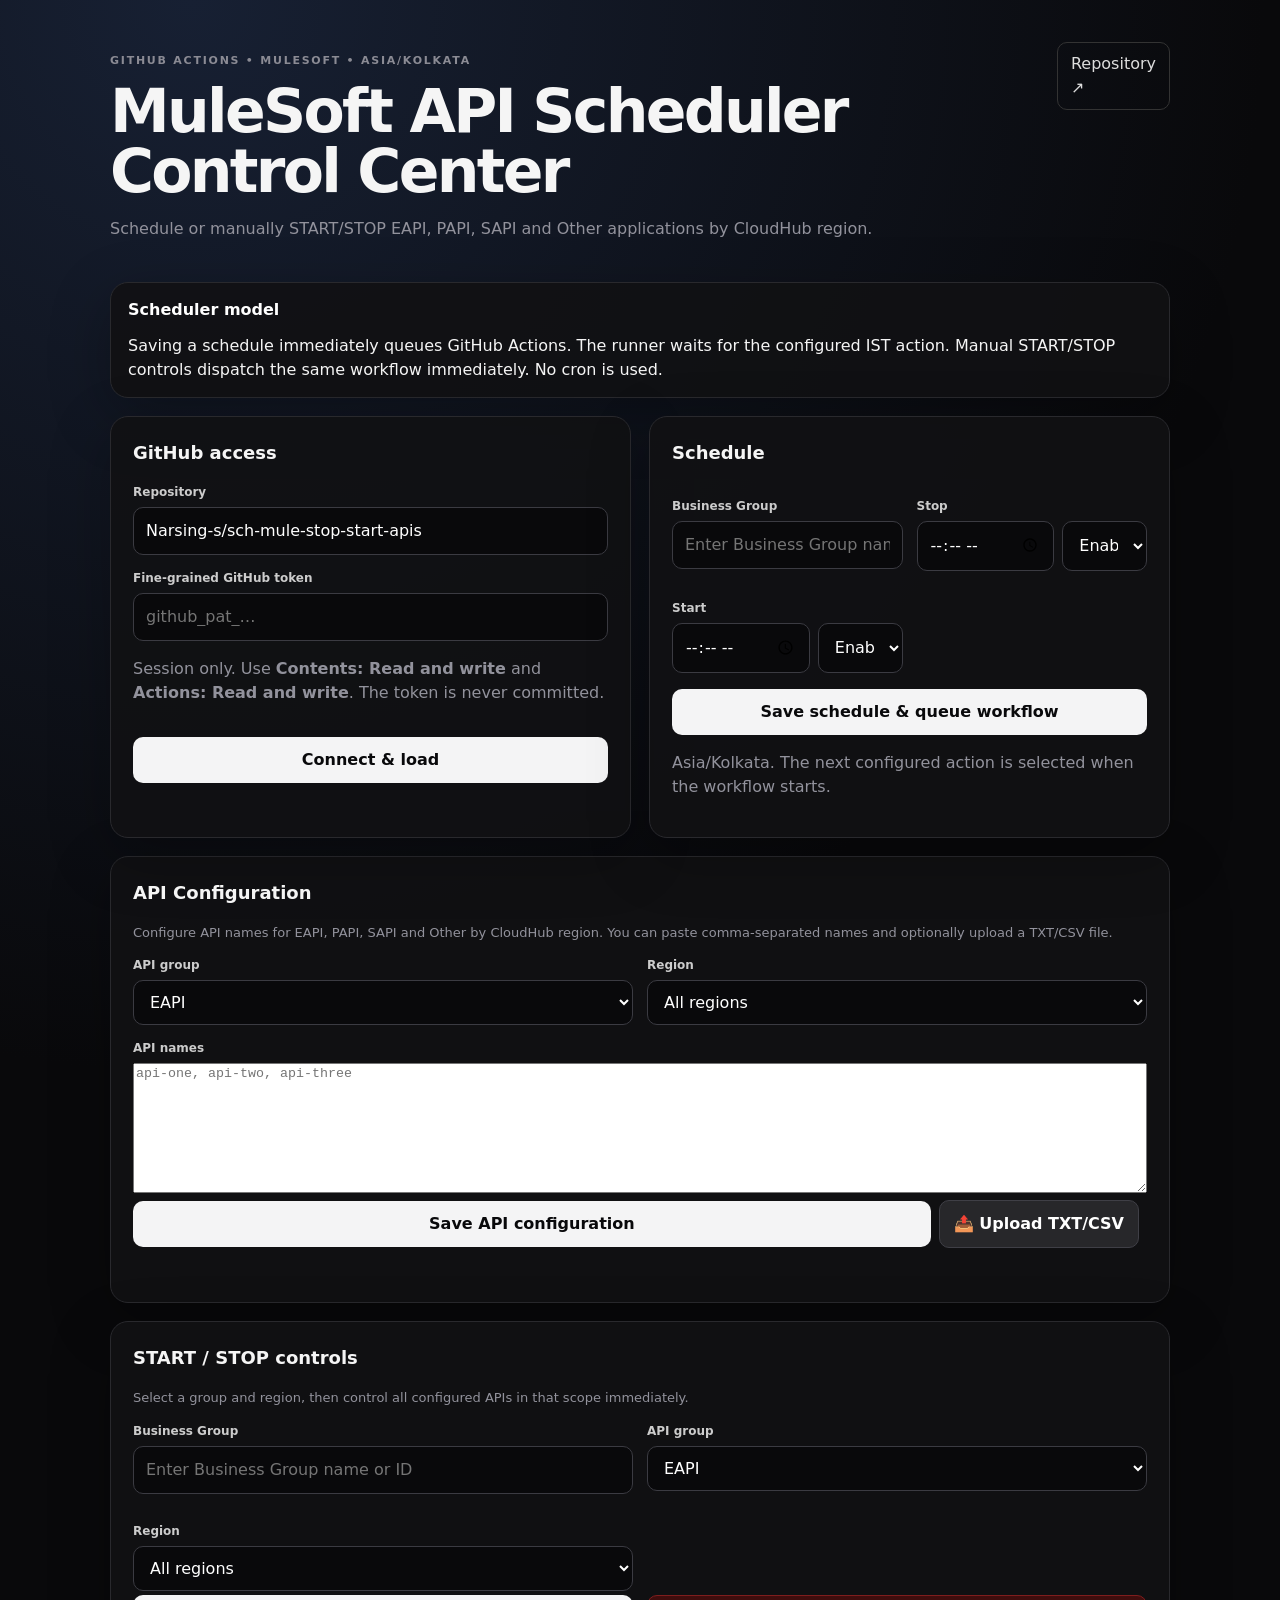
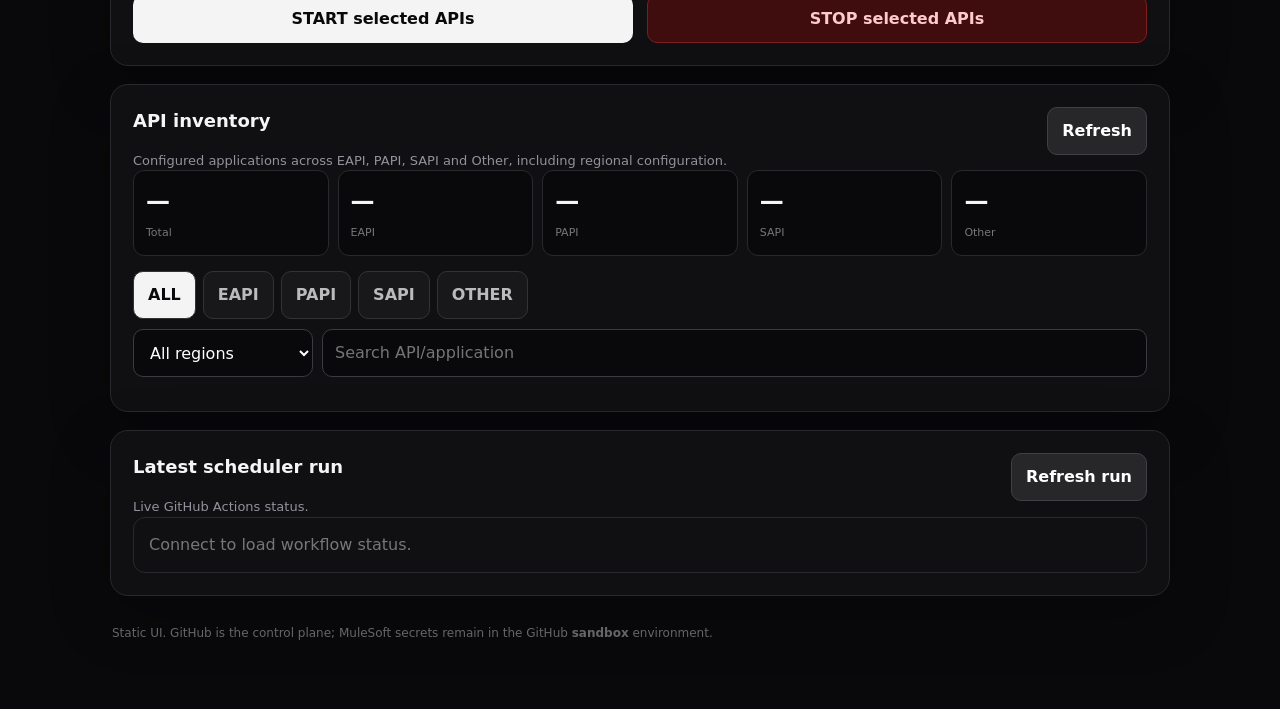
==== commit 459d7cf2: "ui: remove hardcoded business group choices" ====
--- a/index.html
+++ b/index.html
@@ -27,7 +27,7 @@
 <article class="card">
 <h2>Schedule</h2>
 <div class="two">
-<div><label>Business Group</label><select id="scheduleBg"><option value="Learning">Learning</option><option value="Pharma">Pharma</option><option value="main">Main / Root</option></select></div>
+<div><label>Business Group</label><input id="scheduleBg" placeholder="Enter Business Group name or ID"></div>
 <div><label>Stop</label><div class="inline"><input id="stopTime" type="time"><select id="stopEnabled"><option value="true">Enabled</option><option value="false">Disabled</option></select></div></div>
 <div><label>Start</label><div class="inline"><input id="startTime" type="time"><select id="startEnabled"><option value="true">Enabled</option><option value="false">Disabled</option></select></div></div>
 </div>
@@ -50,7 +50,7 @@
 </div>
 <div id="apiConfigMsg" class="status"></div>
 <div class="uploadMatrix" id="uploadMatrix"></div>
-</section><section class="card"><div class="sectionHead"><div><h2>START / STOP controls</h2><p class="muted">Select a group and region, then control all configured APIs in that scope immediately.</p></div></div><div class="two"><div><label>Business Group</label><select id="controlBg"><option value="Learning">Learning</option><option value="Pharma">Pharma</option><option value="main">Main / Root</option></select></div><div><label>API group</label><select id="controlGroup"><option value="eapi">EAPI</option><option value="papi">PAPI</option><option value="sapi">SAPI</option><option value="other">Other</option><option value="all">All groups</option></select></div><div><label>Region</label><select id="controlRegion"><option value="all">All regions</option><option value="west">West</option><option value="westb">WestB</option><option value="east">East</option></select></div></div><div class="two actionPair"><button data-action="start" id="startScope" data-group="eapi" data-region="all">START selected APIs</button><button class="danger" data-action="stop" id="stopScope" data-group="eapi" data-region="all">STOP selected APIs</button></div></section>
+</section><section class="card"><div class="sectionHead"><div><h2>START / STOP controls</h2><p class="muted">Select a group and region, then control all configured APIs in that scope immediately.</p></div></div><div class="two"><div><label>Business Group</label><input id="controlBg" placeholder="Enter Business Group name or ID"></div><div><label>API group</label><select id="controlGroup"><option value="eapi">EAPI</option><option value="papi">PAPI</option><option value="sapi">SAPI</option><option value="other">Other</option><option value="all">All groups</option></select></div><div><label>Region</label><select id="controlRegion"><option value="all">All regions</option><option value="west">West</option><option value="westb">WestB</option><option value="east">East</option></select></div></div><div class="two actionPair"><button data-action="start" id="startScope" data-group="eapi" data-region="all">START selected APIs</button><button class="danger" data-action="stop" id="stopScope" data-group="eapi" data-region="all">STOP selected APIs</button></div></section>
 
 <section class="card">
 <div class="sectionHead"><div><h2>API inventory</h2><p class="muted">Configured applications across EAPI, PAPI, SAPI and Other, including regional configuration.</p></div><button id="refresh" class="secondary">Refresh</button></div>
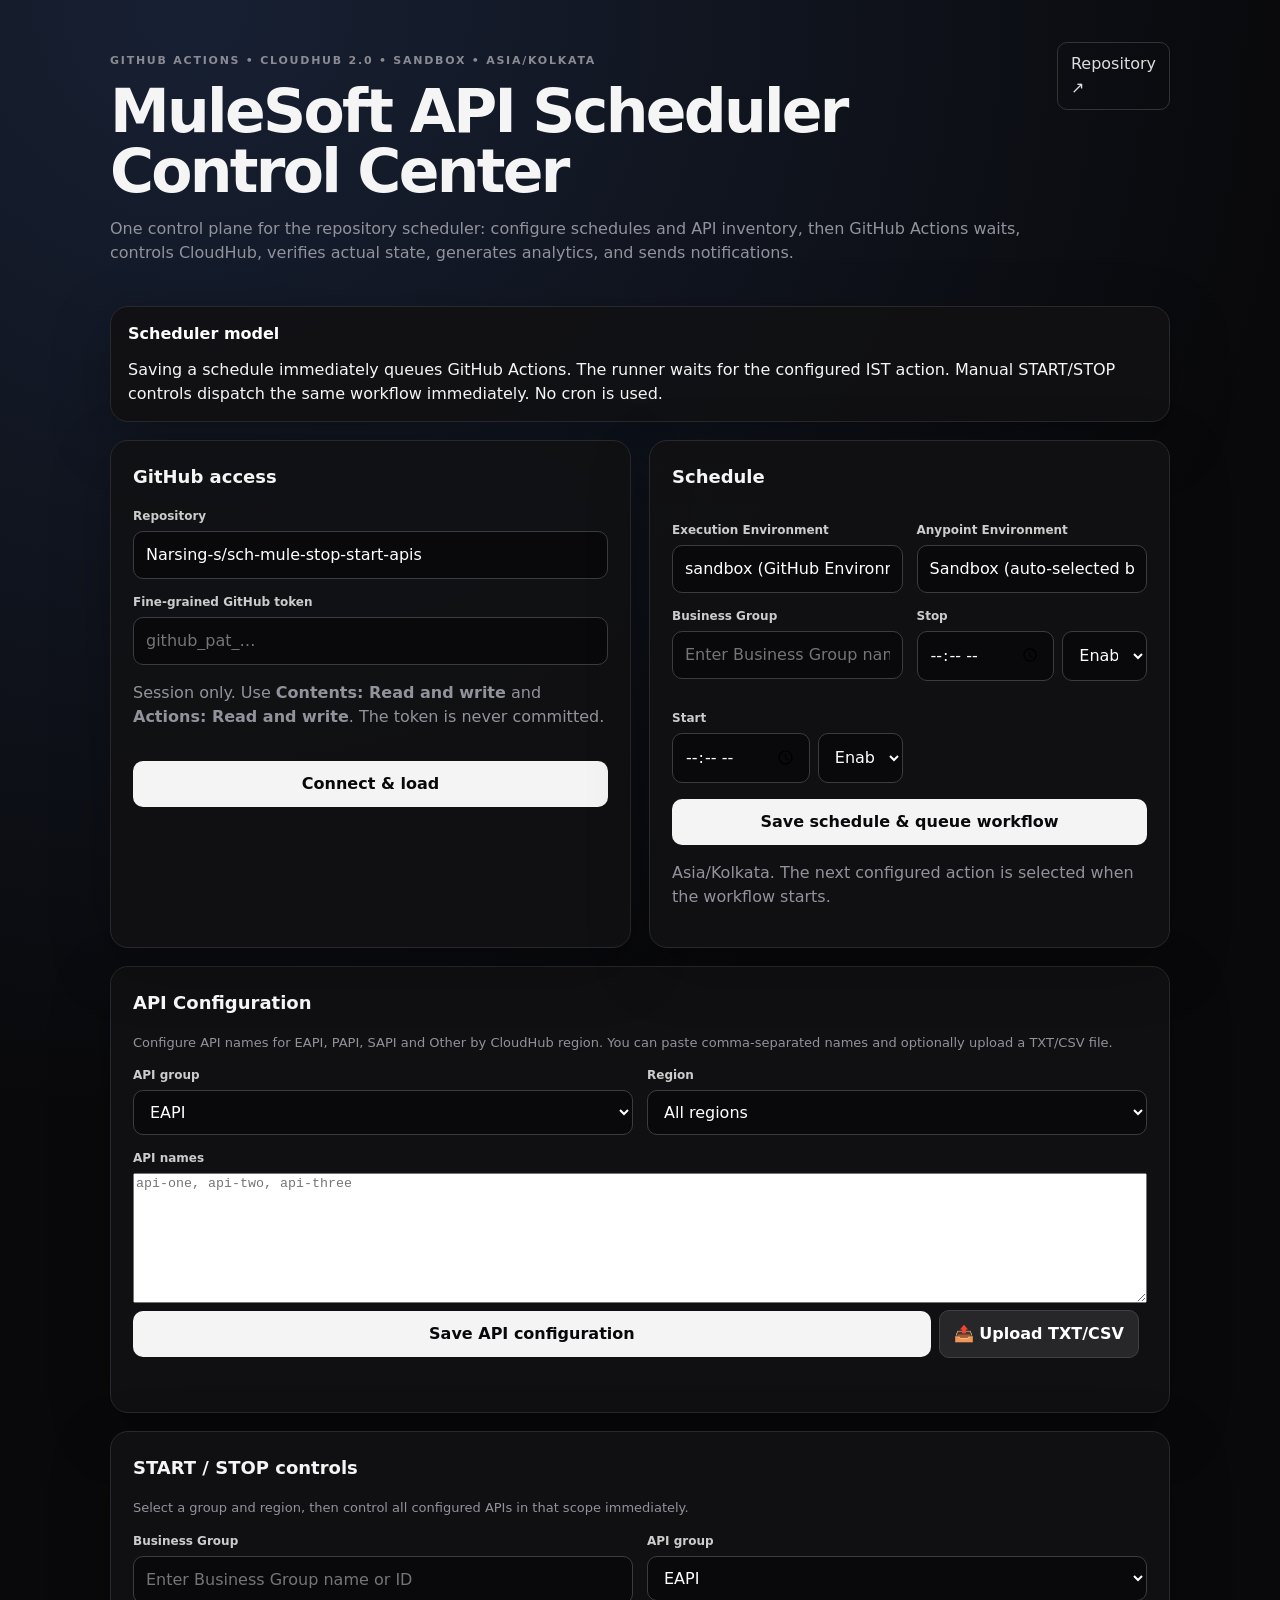
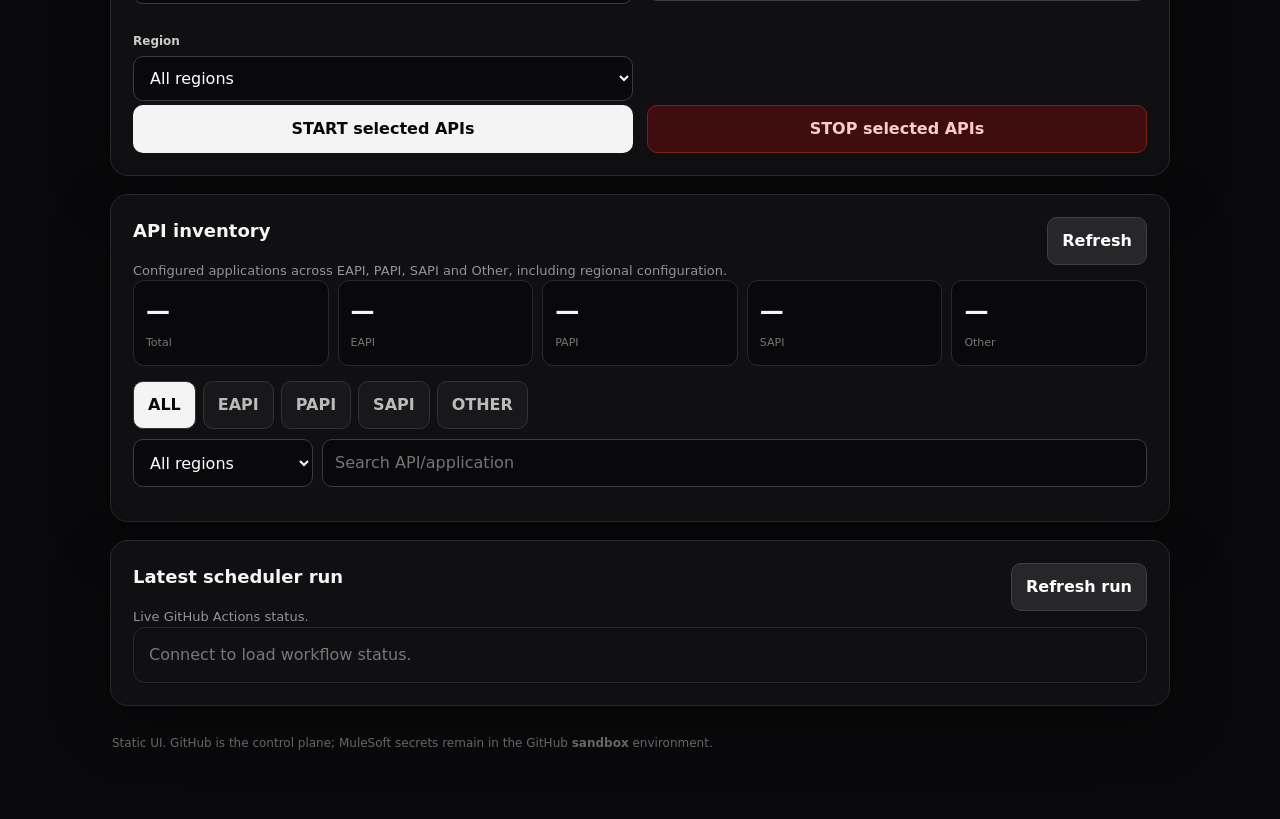
==== commit ef1c03b3: "ui: align control center with scheduler execution model" ====
--- a/index.html
+++ b/index.html
@@ -9,7 +9,7 @@
 <body>
 <main class="shell">
 <header>
-  <div><p class="eyebrow">GITHUB ACTIONS • MULESOFT • ASIA/KOLKATA</p><h1>MuleSoft API Scheduler Control Center</h1><p class="sub">Schedule or manually START/STOP EAPI, PAPI, SAPI and Other applications by CloudHub region.</p></div>
+  <div><p class="eyebrow">GITHUB ACTIONS • CLOUDHUB 2.0 • SANDBOX • ASIA/KOLKATA</p><h1>MuleSoft API Scheduler Control Center</h1><p class="sub">One control plane for the repository scheduler: configure schedules and API inventory, then GitHub Actions waits, controls CloudHub, verifies actual state, generates analytics, and sends notifications.</p></div>
   <a href="https://github.com/Narsing-s/sch-mule-stop-start-apis" target="_blank" rel="noreferrer">Repository ↗</a>
 </header>
 
@@ -26,6 +26,7 @@
 
 <article class="card">
 <h2>Schedule</h2>
+<div class="two"><div><label>Execution Environment</label><input value="sandbox (GitHub Environment)" disabled></div><div><label>Anypoint Environment</label><input value="Sandbox (auto-selected by GitHub Actions)" disabled></div></div>
 <div class="two">
 <div><label>Business Group</label><input id="scheduleBg" placeholder="Enter Business Group name or ID"></div>
 <div><label>Stop</label><div class="inline"><input id="stopTime" type="time"><select id="stopEnabled"><option value="true">Enabled</option><option value="false">Disabled</option></select></div></div>
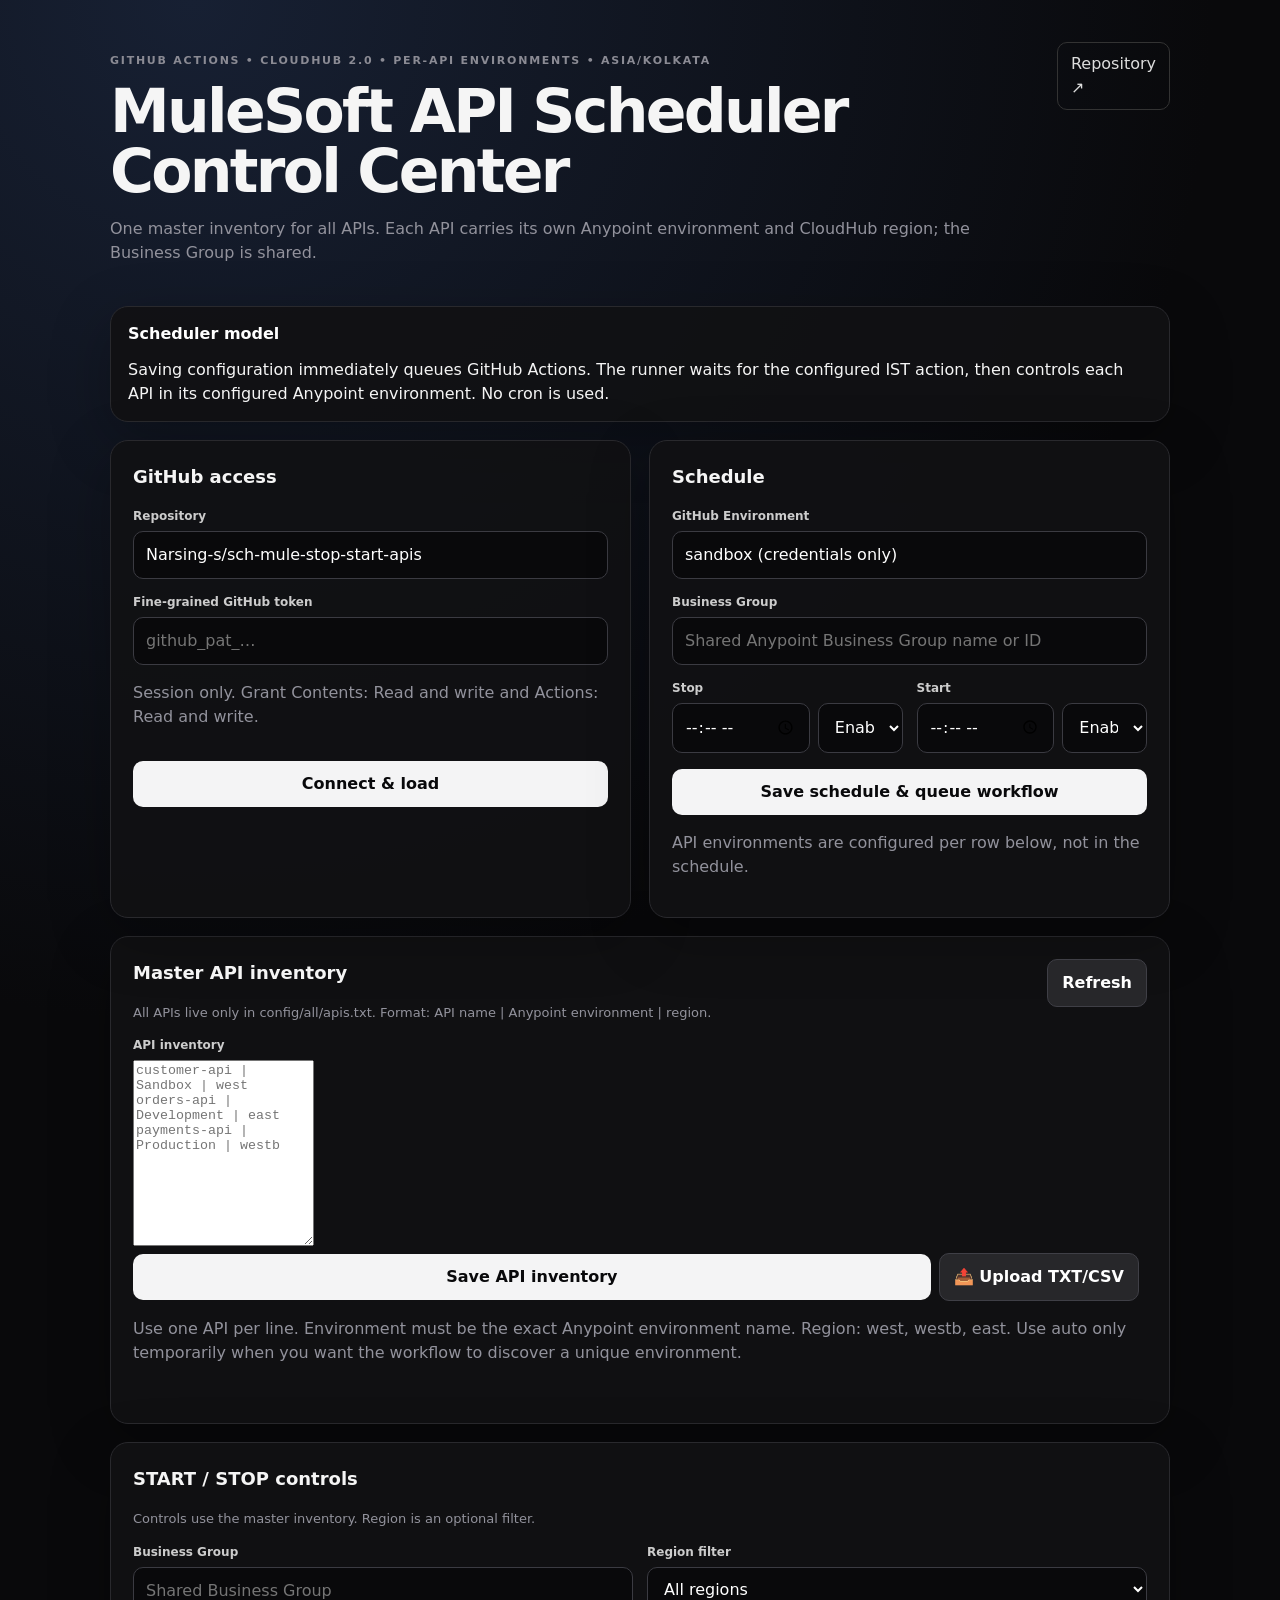
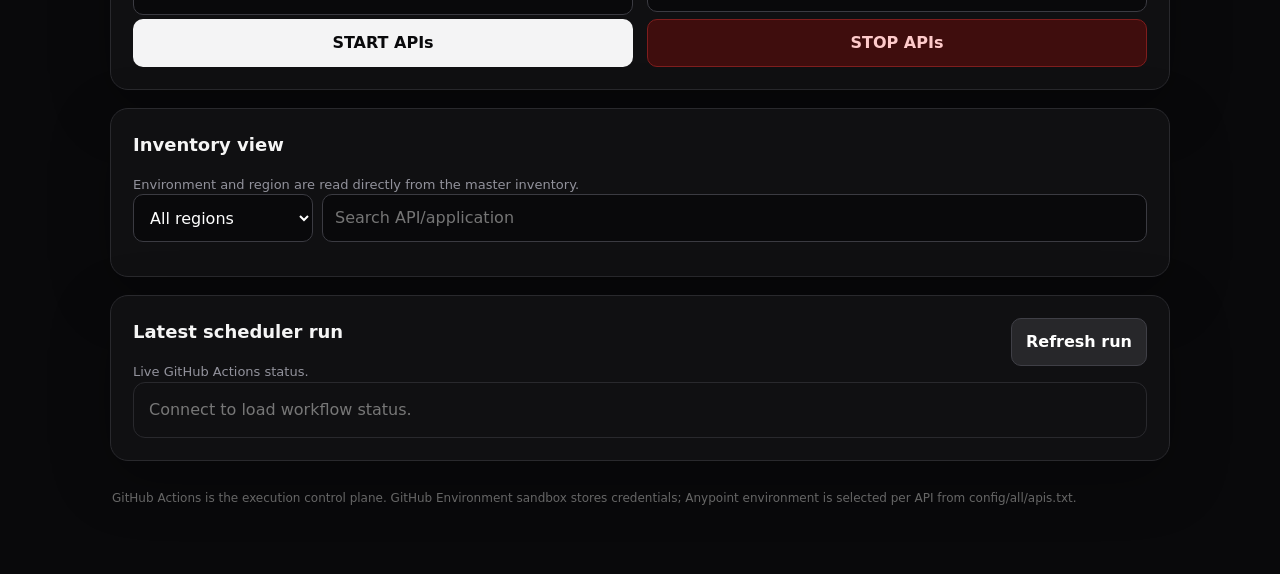
==== commit 0640d4bc: "update UI for master per-API environment inventory" ====
--- a/index.html
+++ b/index.html
@@ -1,71 +1,22 @@
 <!doctype html>
 <html lang="en">
-<head>
-<meta charset="utf-8"><meta name="viewport" content="width=device-width,initial-scale=1">
-<title>MuleSoft API Scheduler Control Center</title>
-<meta name="description" content="MuleSoft EAPI PAPI SAPI CloudHub start stop scheduler">
-<link rel="stylesheet" href="./styles.css">
-</head>
-<body>
-<main class="shell">
-<header>
-  <div><p class="eyebrow">GITHUB ACTIONS • CLOUDHUB 2.0 • SANDBOX • ASIA/KOLKATA</p><h1>MuleSoft API Scheduler Control Center</h1><p class="sub">One control plane for the repository scheduler: configure schedules and API inventory, then GitHub Actions waits, controls CloudHub, verifies actual state, generates analytics, and sends notifications.</p></div>
-  <a href="https://github.com/Narsing-s/sch-mule-stop-start-apis" target="_blank" rel="noreferrer">Repository ↗</a>
-</header>
-
-<section class="notice"><b>Scheduler model</b><span>Saving a schedule immediately queues GitHub Actions. The runner waits for the configured IST action. Manual START/STOP controls dispatch the same workflow immediately. No cron is used.</span></section>
-
+<head><meta charset="utf-8"><meta name="viewport" content="width=device-width,initial-scale=1">
+<title>MuleSoft API Scheduler Control Center</title><meta name="description" content="MuleSoft CloudHub start stop scheduler">
+<link rel="stylesheet" href="./styles.css"></head>
+<body><main class="shell">
+<header><div><p class="eyebrow">GITHUB ACTIONS • CLOUDHUB 2.0 • PER-API ENVIRONMENTS • ASIA/KOLKATA</p><h1>MuleSoft API Scheduler Control Center</h1><p class="sub">One master inventory for all APIs. Each API carries its own Anypoint environment and CloudHub region; the Business Group is shared.</p></div><a href="https://github.com/Narsing-s/sch-mule-stop-start-apis" target="_blank" rel="noreferrer">Repository ↗</a></header>
+<section class="notice"><b>Scheduler model</b><span>Saving configuration immediately queues GitHub Actions. The runner waits for the configured IST action, then controls each API in its configured Anypoint environment. No cron is used.</span></section>
 <section class="grid">
-<article class="card">
-<h2>GitHub access</h2>
-<label>Repository</label><input id="repo" value="Narsing-s/sch-mule-stop-start-apis">
-<label>Fine-grained GitHub token</label><input id="token" type="password" placeholder="github_pat_…">
-<p class="hint">Session only. Use <b>Contents: Read and write</b> and <b>Actions: Read and write</b>. The token is never committed.</p>
-<button id="connect">Connect & load</button><div id="msg" class="status"></div>
-</article>
-
-<article class="card">
-<h2>Schedule</h2>
-<div class="two"><div><label>Execution Environment</label><input value="sandbox (GitHub Environment)" disabled></div><div><label>Anypoint Environment</label><input value="Sandbox (auto-selected by GitHub Actions)" disabled></div></div>
-<div class="two">
-<div><label>Business Group</label><input id="scheduleBg" placeholder="Enter Business Group name or ID"></div>
-<div><label>Stop</label><div class="inline"><input id="stopTime" type="time"><select id="stopEnabled"><option value="true">Enabled</option><option value="false">Disabled</option></select></div></div>
-<div><label>Start</label><div class="inline"><input id="startTime" type="time"><select id="startEnabled"><option value="true">Enabled</option><option value="false">Disabled</option></select></div></div>
-</div>
-<button id="save">Save schedule & queue workflow</button>
-<p class="hint">Asia/Kolkata. The next configured action is selected when the workflow starts.</p>
-</article>
-</section>
-
-<section class="card">
-<div class="sectionHead"><div><h2>API Configuration</h2><p class="muted">Configure API names for EAPI, PAPI, SAPI and Other by CloudHub region. You can paste comma-separated names and optionally upload a TXT/CSV file.</p></div></div>
-<div class="apiConfigGrid">
-  <div><label>API group</label><select id="apiConfigGroup"><option value="eapi">EAPI</option><option value="papi">PAPI</option><option value="sapi">SAPI</option><option value="other">Other</option></select></div>
-  <div><label>Region</label><select id="apiConfigRegion"><option value="all">All regions</option><option value="west">West</option><option value="westb">WestB</option><option value="east">East</option></select></div>
-</div>
-<label>API names</label><textarea id="apiNames" rows="6" placeholder="api-one, api-two, api-three"></textarea>
-<div class="configActions">
-  <button type="button" id="saveApis">Save API configuration</button>
-  <input id="apiFile" type="file" accept=".txt,.csv,text/plain,text/csv">
-  <button type="button" id="uploadApis" class="secondary">📤 Upload TXT/CSV</button>
-</div>
-<div id="apiConfigMsg" class="status"></div>
-<div class="uploadMatrix" id="uploadMatrix"></div>
-</section><section class="card"><div class="sectionHead"><div><h2>START / STOP controls</h2><p class="muted">Select a group and region, then control all configured APIs in that scope immediately.</p></div></div><div class="two"><div><label>Business Group</label><input id="controlBg" placeholder="Enter Business Group name or ID"></div><div><label>API group</label><select id="controlGroup"><option value="eapi">EAPI</option><option value="papi">PAPI</option><option value="sapi">SAPI</option><option value="other">Other</option><option value="all">All groups</option></select></div><div><label>Region</label><select id="controlRegion"><option value="all">All regions</option><option value="west">West</option><option value="westb">WestB</option><option value="east">East</option></select></div></div><div class="two actionPair"><button data-action="start" id="startScope" data-group="eapi" data-region="all">START selected APIs</button><button class="danger" data-action="stop" id="stopScope" data-group="eapi" data-region="all">STOP selected APIs</button></div></section>
-
-<section class="card">
-<div class="sectionHead"><div><h2>API inventory</h2><p class="muted">Configured applications across EAPI, PAPI, SAPI and Other, including regional configuration.</p></div><button id="refresh" class="secondary">Refresh</button></div>
-<div class="stats"><div><b id="total">—</b><span>Total</span></div><div><b id="eapiN">—</b><span>EAPI</span></div><div><b id="papiN">—</b><span>PAPI</span></div><div><b id="sapiN">—</b><span>SAPI</span></div><div><b id="otherN">—</b><span>Other</span></div></div>
-<div class="tabs" id="tabs"><button class="active" data-tab="ALL">ALL</button><button data-tab="EAPI">EAPI</button><button data-tab="PAPI">PAPI</button><button data-tab="SAPI">SAPI</button><button data-tab="OTHER">OTHER</button></div>
-<div class="inventoryFilters"><select id="inventoryRegion"><option value="all">All regions</option><option value="west">West</option><option value="westb">WestB</option><option value="east">East</option></select><input id="search" placeholder="Search API/application"></div>
-<div id="inventory" class="inventory"></div>
-</section>
-
-<section class="card">
-<div class="sectionHead"><div><h2>Latest scheduler run</h2><p class="muted">Live GitHub Actions status.</p></div><button id="refreshRun" class="secondary">Refresh run</button></div>
-<div id="run" class="run empty">Connect to load workflow status.</div>
-</section>
-<footer>Static UI. GitHub is the control plane; MuleSoft secrets remain in the GitHub <b>sandbox</b> environment.</footer>
-</main>
-<script src="./app.js"></script>
-</body></html>+<article class="card"><h2>GitHub access</h2><label>Repository</label><input id="repo" value="Narsing-s/sch-mule-stop-start-apis"><label>Fine-grained GitHub token</label><input id="token" type="password" placeholder="github_pat_…"><p class="hint">Session only. Grant Contents: Read and write and Actions: Read and write.</p><button id="connect">Connect & load</button><div id="msg" class="status"></div></article>
+<article class="card"><h2>Schedule</h2><div><label>GitHub Environment</label><input value="sandbox (credentials only)" disabled></div><div><label>Business Group</label><input id="scheduleBg" placeholder="Shared Anypoint Business Group name or ID"></div>
+<div class="two"><div><label>Stop</label><div class="inline"><input id="stopTime" type="time"><select id="stopEnabled"><option value="true">Enabled</option><option value="false">Disabled</option></select></div></div><div><label>Start</label><div class="inline"><input id="startTime" type="time"><select id="startEnabled"><option value="true">Enabled</option><option value="false">Disabled</option></select></div></div></div>
+<button id="save">Save schedule & queue workflow</button><p class="hint">API environments are configured per row below, not in the schedule.</p></article></section>
+<section class="card"><div class="sectionHead"><div><h2>Master API inventory</h2><p class="muted">All APIs live only in config/all/apis.txt. Format: API name | Anypoint environment | region.</p></div><button id="refresh" class="secondary">Refresh</button></div>
+<label>API inventory</label><textarea id="apiNames" rows="12" placeholder="customer-api | Sandbox | west&#10;orders-api | Development | east&#10;payments-api | Production | westb"></textarea>
+<div class="configActions"><button id="saveApis">Save API inventory</button><input id="apiFile" type="file" accept=".txt,.csv,text/plain,text/csv"><button id="uploadApis" class="secondary">📤 Upload TXT/CSV</button></div>
+<p class="hint">Use one API per line. Environment must be the exact Anypoint environment name. Region: west, westb, east. Use auto only temporarily when you want the workflow to discover a unique environment.</p><div id="apiConfigMsg" class="status"></div></section>
+<section class="card"><div class="sectionHead"><div><h2>START / STOP controls</h2><p class="muted">Controls use the master inventory. Region is an optional filter.</p></div></div><div class="two"><div><label>Business Group</label><input id="controlBg" placeholder="Shared Business Group"></div><div><label>Region filter</label><select id="controlRegion"><option value="all">All regions</option><option value="west">West</option><option value="westb">WestB</option><option value="east">East</option></select></div></div><div class="two actionPair"><button id="startScope">START APIs</button><button class="danger" id="stopScope">STOP APIs</button></div></section>
+<section class="card"><div class="sectionHead"><div><h2>Inventory view</h2><p class="muted">Environment and region are read directly from the master inventory.</p></div></div><div class="inventoryFilters"><select id="inventoryRegion"><option value="all">All regions</option><option value="west">West</option><option value="westb">WestB</option><option value="east">East</option></select><input id="search" placeholder="Search API/application"></div><div id="inventory" class="inventory"></div></section>
+<section class="card"><div class="sectionHead"><div><h2>Latest scheduler run</h2><p class="muted">Live GitHub Actions status.</p></div><button id="refreshRun" class="secondary">Refresh run</button></div><div id="run" class="run empty">Connect to load workflow status.</div></section>
+<footer>GitHub Actions is the execution control plane. GitHub Environment sandbox stores credentials; Anypoint environment is selected per API from config/all/apis.txt.</footer>
+</main><script src="./app.js"></script></body></html>
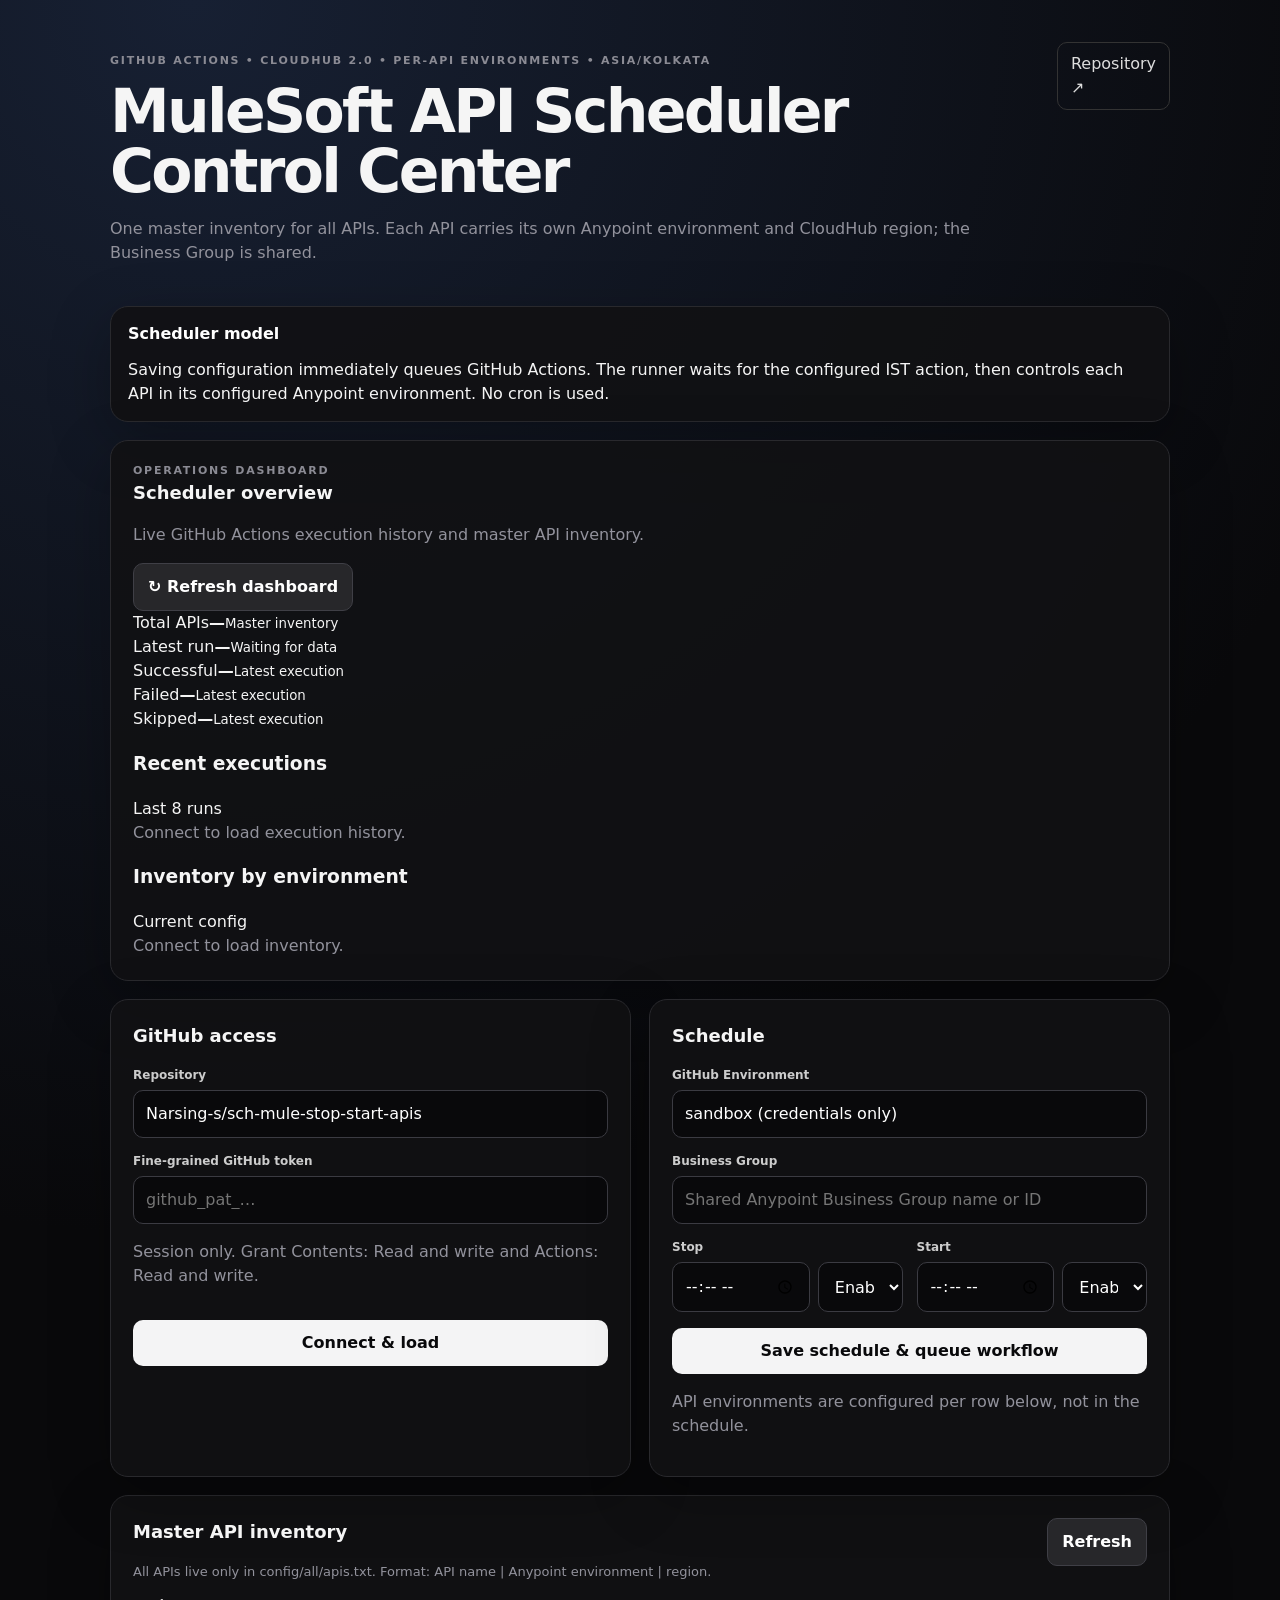
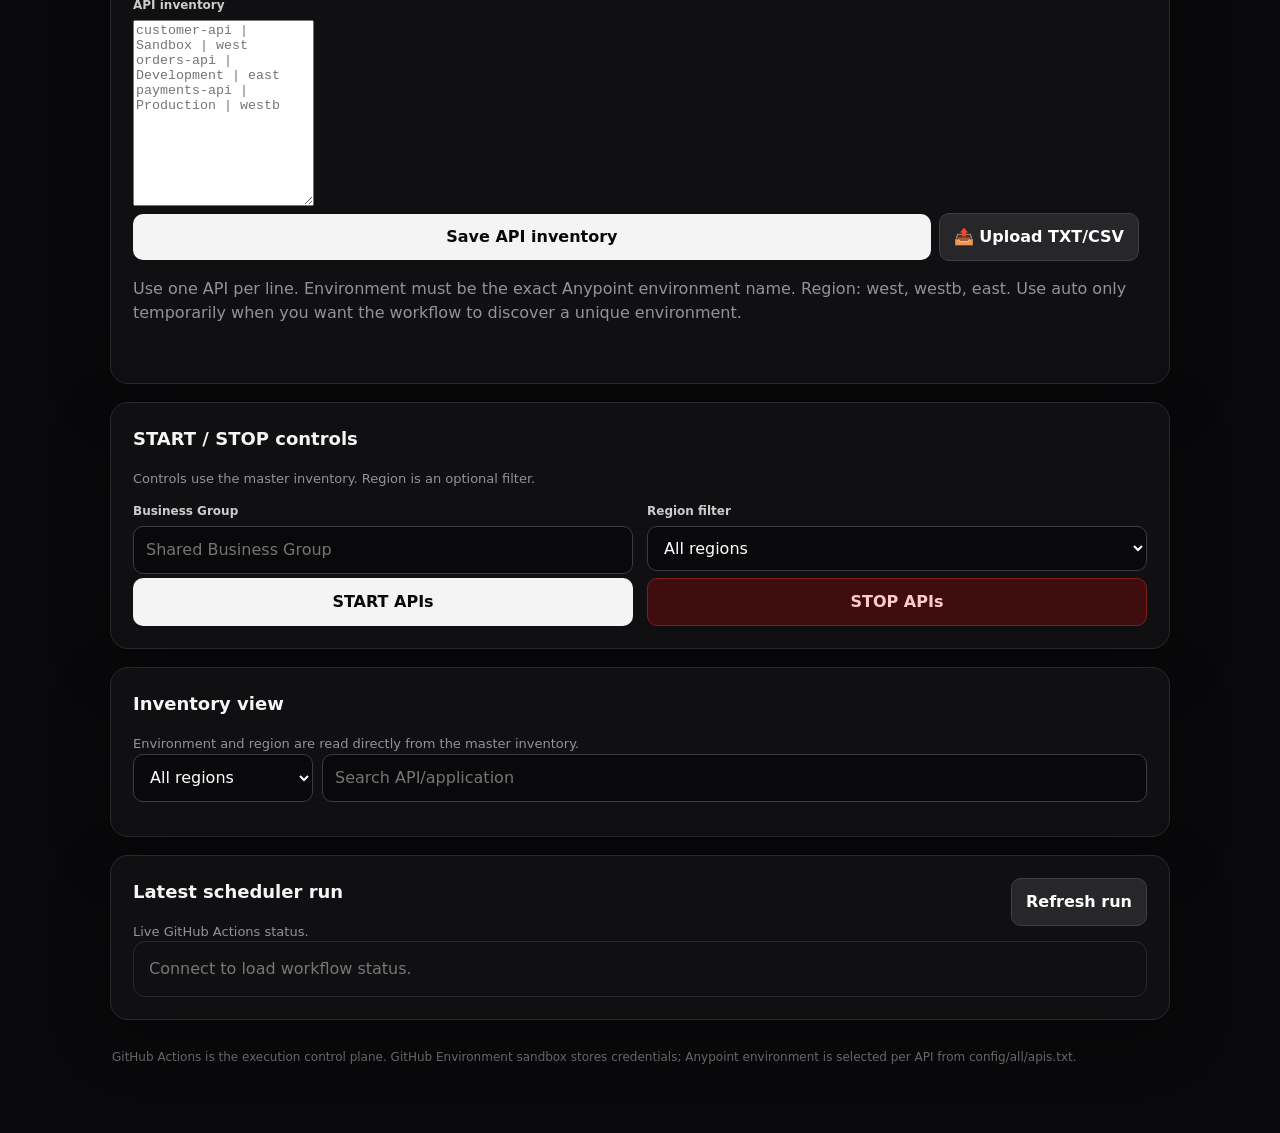
==== commit e75ad471: "Add modern scheduler operations dashboard" ====
--- a/index.html
+++ b/index.html
@@ -6,7 +6,20 @@
 <body><main class="shell">
 <header><div><p class="eyebrow">GITHUB ACTIONS • CLOUDHUB 2.0 • PER-API ENVIRONMENTS • ASIA/KOLKATA</p><h1>MuleSoft API Scheduler Control Center</h1><p class="sub">One master inventory for all APIs. Each API carries its own Anypoint environment and CloudHub region; the Business Group is shared.</p></div><a href="https://github.com/Narsing-s/sch-mule-stop-start-apis" target="_blank" rel="noreferrer">Repository ↗</a></header>
 <section class="notice"><b>Scheduler model</b><span>Saving configuration immediately queues GitHub Actions. The runner waits for the configured IST action, then controls each API in its configured Anypoint environment. No cron is used.</span></section>
-<section class="grid">
+<section class="dashboard card">
+<div class="dashboardHead"><div><div class="eyebrow">OPERATIONS DASHBOARD</div><h2>Scheduler overview</h2><p class="muted">Live GitHub Actions execution history and master API inventory.</p></div><button id="refreshDashboard" class="secondary">↻ Refresh dashboard</button></div>
+<div class="dashStats">
+<div class="dashStat"><span>Total APIs</span><b id="dashTotal">—</b><small>Master inventory</small></div>
+<div class="dashStat"><span>Latest run</span><b id="dashLatest">—</b><small id="dashLatestMeta">Waiting for data</small></div>
+<div class="dashStat"><span>Successful</span><b id="dashSuccess">—</b><small>Latest execution</small></div>
+<div class="dashStat"><span>Failed</span><b id="dashFailed">—</b><small>Latest execution</small></div>
+<div class="dashStat"><span>Skipped</span><b id="dashSkipped">—</b><small>Latest execution</small></div>
+</div>
+<div class="dashboardGrid">
+<div class="dashPanel"><div class="panelTitle"><h3>Recent executions</h3><span>Last 8 runs</span></div><div id="runHistory" class="runHistory"><div class="muted">Connect to load execution history.</div></div></div>
+<div class="dashPanel"><div class="panelTitle"><h3>Inventory by environment</h3><span>Current config</span></div><div id="envBreakdown" class="envBreakdown"><div class="muted">Connect to load inventory.</div></div></div>
+</div>
+</section><section class="grid">
 <article class="card"><h2>GitHub access</h2><label>Repository</label><input id="repo" value="Narsing-s/sch-mule-stop-start-apis"><label>Fine-grained GitHub token</label><input id="token" type="password" placeholder="github_pat_…"><p class="hint">Session only. Grant Contents: Read and write and Actions: Read and write.</p><button id="connect">Connect & load</button><div id="msg" class="status"></div></article>
 <article class="card"><h2>Schedule</h2><div><label>GitHub Environment</label><input value="sandbox (credentials only)" disabled></div><div><label>Business Group</label><input id="scheduleBg" placeholder="Shared Anypoint Business Group name or ID"></div>
 <div class="two"><div><label>Stop</label><div class="inline"><input id="stopTime" type="time"><select id="stopEnabled"><option value="true">Enabled</option><option value="false">Disabled</option></select></div></div><div><label>Start</label><div class="inline"><input id="startTime" type="time"><select id="startEnabled"><option value="true">Enabled</option><option value="false">Disabled</option></select></div></div></div>
